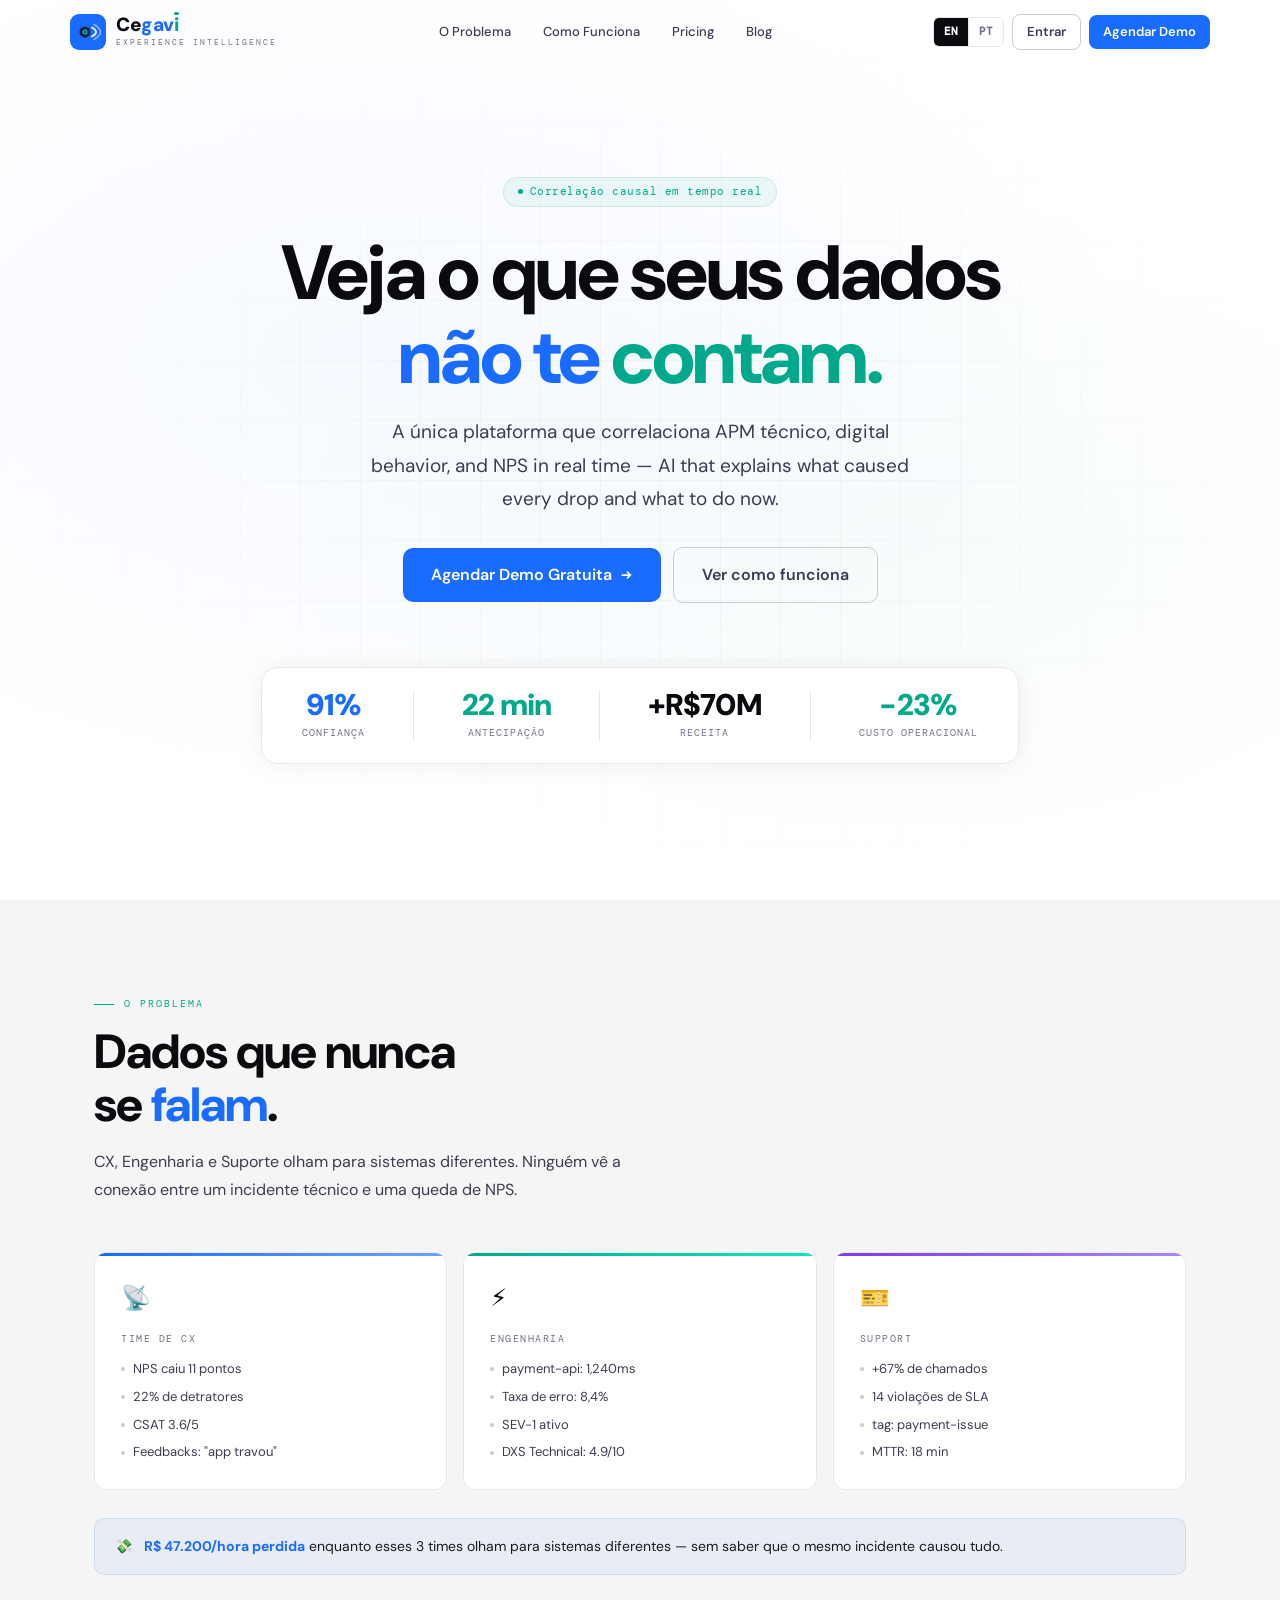
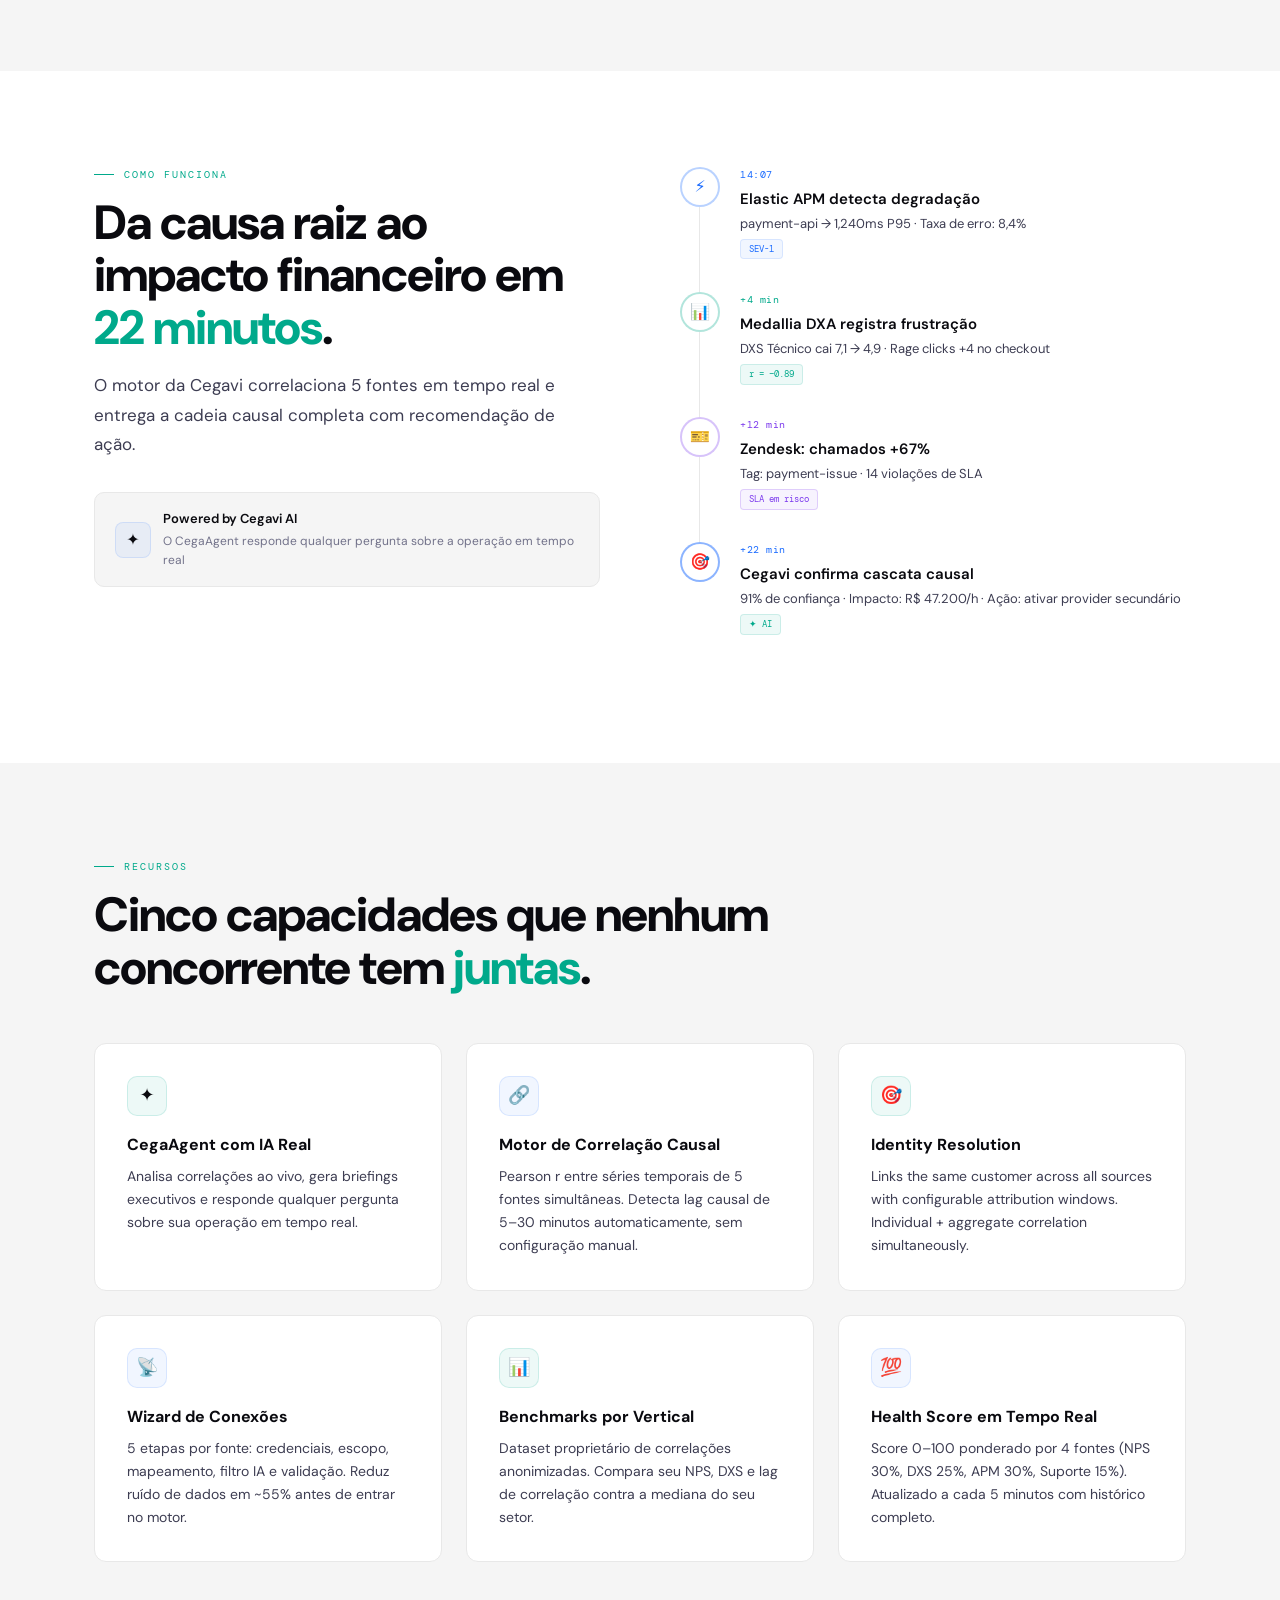
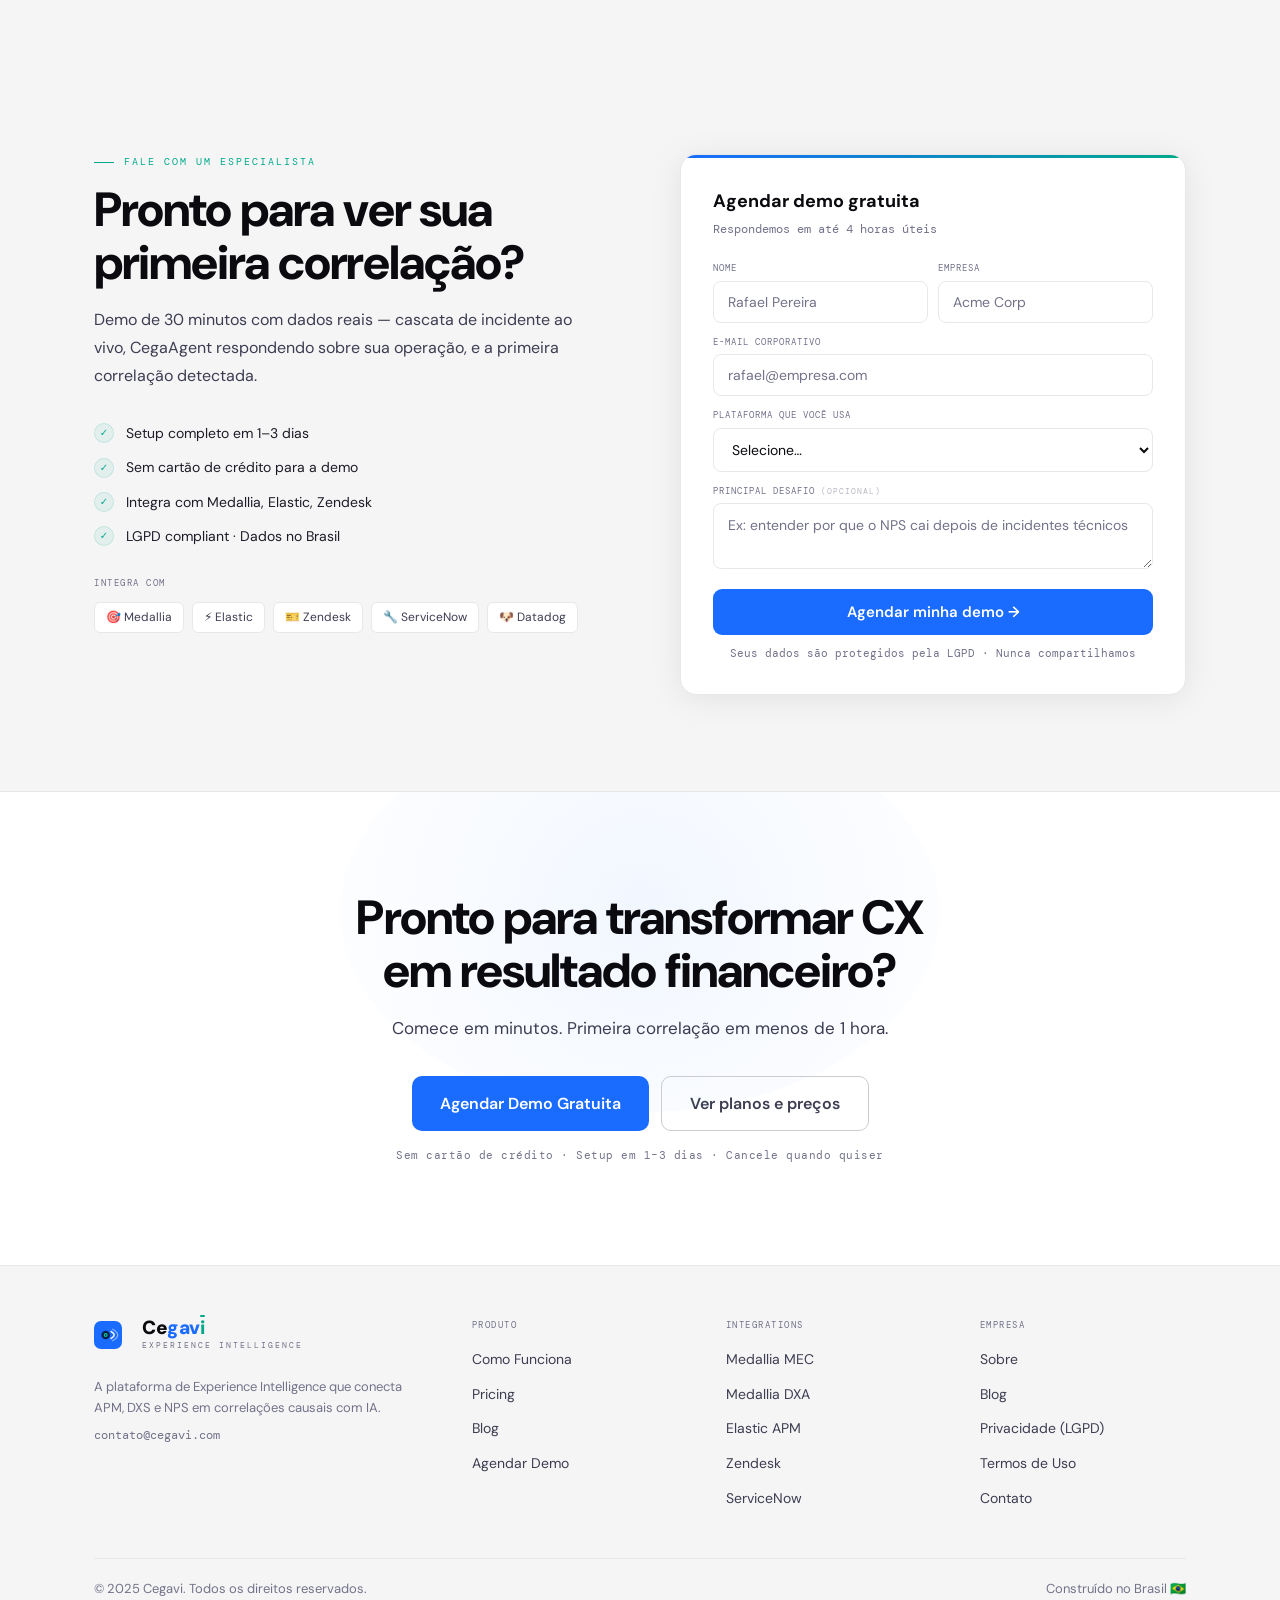
==== pt/index.html @ df03e977 "auto: update via Claude Code" ====
<!DOCTYPE html>
<html lang="pt-BR">
<head>
<meta charset="UTF-8">
<meta name="viewport" content="width=device-width, initial-scale=1.0">
<title>Cegavi — Plataforma de Experience Intelligence</title>
<meta name="description" content="A única plataforma que correlaciona APM técnico, digital behavior, and NPS in real time. com IA que explica o que causou cada queda de CX — e o que fazer agora.">
<link rel="canonical" href="https://cegavi.com/pt/">
<link rel="alternate" hreflang="pt-BR" href="https://cegavi.com/pt/">
<link rel="alternate" hreflang="pt-BR" href="https://cegavi.com/pt/">
<link rel="alternate" hreflang="x-default" href="https://cegavi.com/pt/">
<meta property="og:title" content="Cegavi — Experience Intelligence">
<meta property="og:description" content="Da causa raiz ao impacto financeiro em 22 minutos. Powered by AI.">
<meta property="og:type" content="website">
<meta property="og:url" content="https://cegavi.com/pt/">
<link rel="preconnect" href="https://fonts.googleapis.com">
<link rel="preconnect" href="https://fonts.gstatic.com" crossorigin>
<link href="https://fonts.googleapis.com/css2?family=DM+Sans:wght@400;500;600;700;800;900&family=DM+Mono:wght@400;500&display=swap" rel="stylesheet">
<link rel="stylesheet" href="/assets/css/main.css">
<style>
/* ── Page-specific styles ── */
.disconnect {
  margin-top: 28px; padding: 16px 20px;
  background: var(--blue4); border: 1px solid var(--blue3);
  border-radius: 10px; display: flex; align-items: center; gap: 12px;
  font-size: 14px; color: var(--ink2);
}
.disconnect strong { color: var(--blue); }
.silos { display: grid; grid-template-columns: repeat(3,1fr); gap: 16px; margin-top: 48px; }
.silo {
  background: var(--white); border: 1px solid var(--bd);
  border-radius: var(--radius); padding: 26px; position: relative; overflow: hidden;
  transition: box-shadow .2s;
}
.silo:hover { box-shadow: 0 4px 24px rgba(10,10,15,.08); }
.silo::before { content: ''; position: absolute; top: 0; left: 0; right: 0; height: 3px; }
.silo-cx::before   { background: linear-gradient(90deg, var(--blue), #6DA4FF); }
.silo-tech::before { background: linear-gradient(90deg, var(--teal), #00E8C2); }
.silo-sup::before  { background: linear-gradient(90deg, #7C3AED, #A78BFA); }
.silo-icon  { font-size: 24px; margin-bottom: 14px; }
.silo-title { font-family: var(--fm); font-size: 10px; color: var(--ink4); letter-spacing: 1.5px; text-transform: uppercase; margin-bottom: 12px; }
.silo-items { display: flex; flex-direction: column; gap: 7px; }
.silo-item  { font-size: 13px; color: var(--ink3); display: flex; align-items: center; gap: 8px; }
.silo-item::before { content: ''; width: 4px; height: 4px; border-radius: 50%; background: var(--bd2); flex-shrink: 0; }
.cascade { display: flex; flex-direction: column; }
.cstep { display: flex; gap: 20px; position: relative; padding-bottom: 8px; }
.cstep::before { content: ''; position: absolute; left: 19px; top: 40px; bottom: -8px; width: 1px; background: var(--bd); }
.cstep:last-child::before { display: none; }
.cdot { width: 40px; height: 40px; border-radius: 50%; display: flex; align-items: center; justify-content: center; font-size: 16px; flex-shrink: 0; background: var(--white); border: 2px solid; }
.cbody { flex: 1; padding: 0 0 24px; }
.ctime { font-family: var(--fm); font-size: 10px; margin-bottom: 4px; letter-spacing: .5px; }
.ctitle { font-size: 15px; font-weight: 600; color: var(--ink); margin-bottom: 3px; }
.cdesc { font-size: 13px; color: var(--ink3); line-height: 1.5; }
.cchip { display: inline-flex; align-items: center; font-family: var(--fm); font-size: 9px; padding: 2px 8px; border-radius: 4px; margin-top: 6px; border: 1px solid; }
.pricing-grid { display: grid; grid-template-columns: repeat(3,1fr); gap: 16px; margin-top: 48px; }
.price-card { background: var(--white); border: 2px solid var(--bd); border-radius: var(--radius-lg); padding: 30px; position: relative; transition: all .2s; }
.price-card:hover:not(.featured) { border-color: var(--bd2); box-shadow: 0 4px 20px rgba(10,10,15,.08); }
.price-card.featured { border-color: var(--blue); box-shadow: 0 0 0 4px var(--blue4); }
.price-badge { position: absolute; top: -12px; left: 50%; transform: translateX(-50%); background: var(--blue); color: #fff; font-family: var(--fm); font-size: 10px; padding: 3px 14px; border-radius: 10px; white-space: nowrap; }
.price-name { font-family: var(--fm); font-size: 11px; color: var(--ink4); letter-spacing: 1.5px; text-transform: uppercase; margin-bottom: 6px; }
.price-val { font-size: 38px; font-weight: 900; color: var(--ink); line-height: 1; margin-bottom: 4px; letter-spacing: -.02em; }
.price-period { font-family: var(--fm); font-size: 11px; color: var(--ink4); margin-bottom: 22px; }
.price-features { list-style: none; display: flex; flex-direction: column; gap: 10px; margin-bottom: 26px; }
.price-features li { font-size: 14px; color: var(--ink2); display: flex; align-items: flex-start; gap: 9px; }
.price-features li::before { content: '✓'; color: var(--teal); flex-shrink: 0; font-size: 12px; margin-top: 2px; font-weight: 700; }
.price-cta { width: 100%; padding: 12px; border-radius: 9px; border: 1px solid var(--bd2); background: transparent; color: var(--ink); font-size: 14px; font-weight: 600; cursor: pointer; transition: all .14s; font-family: var(--f); }
.price-cta:hover { background: var(--gray1); }
.price-cta.featured-cta { background: var(--blue); border-color: var(--blue); color: #fff; }
.price-cta.featured-cta:hover { background: var(--blue2); }
.lead-grid { display: grid; grid-template-columns: 1fr 1fr; gap: 80px; align-items: start; }
.lead-card { background: var(--white); border: 1px solid var(--bd); border-radius: var(--radius-lg); padding: 32px; position: relative; overflow: hidden; box-shadow: 0 4px 32px rgba(10,10,15,.08); }
.lead-card::before { content: ''; position: absolute; top: 0; left: 0; right: 0; height: 3px; background: linear-gradient(90deg, var(--blue), var(--teal)); }
.trust-list { display: flex; flex-direction: column; gap: 12px; margin-top: 28px; }
.trust-item { display: flex; align-items: center; gap: 12px; font-size: 14px; color: var(--ink2); }
.trust-check { width: 20px; height: 20px; border-radius: 50%; background: var(--teal4); border: 1px solid var(--teal3); display: flex; align-items: center; justify-content: center; font-size: 10px; color: var(--teal); flex-shrink: 0; font-weight: 700; }
.int-chips { display: flex; flex-wrap: wrap; gap: 8px; margin-top: 12px; }
.int-chip { padding: 5px 11px; border-radius: 6px; border: 1px solid var(--bd); background: var(--white); font-size: 12px; color: var(--ink3); }
.form-row { display: grid; grid-template-columns: 1fr 1fr; gap: 10px; margin-bottom: 12px; }
.form-message { display: none; padding: 10px 12px; border-radius: 7px; font-size: 12px; font-family: var(--fm); margin-bottom: 10px; }
.form-message.err { background: rgba(220,38,38,.06); border: 1px solid rgba(220,38,38,.15); color: #DC2626; }
.form-message.ok  { background: var(--teal4); border: 1px solid var(--teal3); color: var(--teal); }
.form-submit { width: 100%; padding: 13px; border-radius: 9px; background: var(--blue); color: #fff; font-size: 15px; font-weight: 600; border: none; cursor: pointer; transition: all .15s; font-family: var(--f); }
.form-submit:hover:not(:disabled) { background: var(--blue2); box-shadow: 0 6px 20px rgba(26,107,255,.25); }
.form-submit:disabled { opacity: .5; cursor: not-allowed; }
.form-privacy { font-size: 11px; color: var(--ink4); text-align: center; margin-top: 10px; font-family: var(--fm); }
.lead-success { display: none; text-align: center; padding: 16px 0; }
.lead-success-icon { font-size: 44px; margin-bottom: 14px; }
.lead-success-title { font-size: 19px; font-weight: 700; color: var(--ink); margin-bottom: 8px; }
.lead-success-sub { font-size: 14px; color: var(--ink3); line-height: 1.6; margin-bottom: 14px; }
.lead-success-email { font-family: var(--fm); font-size: 12px; color: var(--teal); background: var(--teal4); padding: 5px 12px; border-radius: 5px; display: inline-block; }
.cta-section { padding: 100px 24px; text-align: center; border-top: 1px solid var(--bd); position: relative; overflow: hidden; }
.cta-section::before { content: ''; position: absolute; top: -80px; left: 50%; transform: translateX(-50%); width: 600px; height: 400px; border-radius: 50%; background: radial-gradient(circle, var(--blue4), transparent); pointer-events: none; }
.ai-badge { padding: 16px 20px; background: var(--gray1); border: 1px solid var(--bd); border-radius: 10px; display: flex; align-items: center; gap: 12px; margin-top: 28px; }
.ai-icon { width: 36px; height: 36px; border-radius: 8px; background: var(--blue4); border: 1px solid var(--blue3); display: flex; align-items: center; justify-content: center; font-size: 16px; flex-shrink: 0; }
@media (max-width: 768px) {
  .silos, .pricing-grid, .lead-grid { grid-template-columns: 1fr; }
  .lead-grid { gap: 40px; }
  .form-row  { grid-template-columns: 1fr; }
}
</style>
</head>
<body>

<!-- NAV -->
<nav class="nav" id="nav">
  <div class="nav-inner">
    <a class="logo" href="/pt/">
      <svg width="36" height="36" viewBox="0 0 36 36" fill="none">
        <rect width="36" height="36" rx="9" fill="#1A6BFF"/>
        <ellipse cx="15" cy="18" rx="5.5" ry="5.5" fill="rgba(0,0,0,.7)"/>
        <circle cx="15" cy="18" r="2.5" fill="#00C9A7"/>
        <circle cx="15" cy="18" r="1" fill="#0A0A0F"/>
        <path d="M22 13.5C24.5 15 26 16.4 26 18s-1.5 3-4 4.5" stroke="white" stroke-width="2" stroke-linecap="round" fill="none" opacity=".9"/>
        <path d="M24 10.5C28 12.8 30.5 15.2 30.5 18s-2.5 5.2-6.5 7.5" stroke="white" stroke-width="1.5" stroke-linecap="round" fill="none" opacity=".5"/>
      </svg>
      <div>
        <div class="logo-wordmark"><span class="logo-ce">Ce</span><span class="logo-gav">gav</span><span class="logo-i">i</span></div>
        <div class="logo-sub">Experience Intelligence</div>
      </div>
    </a>
    <nav class="nav-links">
      <a href="#problema">O Problema</a>
      <a href="#como-funciona">Como Funciona</a>
      <a href="/pt/precos.html">Pricing</a>
      <a href="/pt/blog/">Blog</a>
    </nav>
    <div class="nav-right">
      <div class="lang-pill">
        <a href="/en/" class="active" onclick="localStorage.setItem('cegavi_lang','en')">EN</a>
        <span></span>
        <a href="/pt/" onclick="localStorage.setItem('cegavi_lang','pt')">PT</a>
      </div>
      <a class="btn btn-ghost btn-sm" href="#">Entrar</a>
      <a class="btn btn-primary btn-sm" href="#demo">Agendar Demo</a>
    </div>
  </div>
</nav>

<!-- HERO -->
<section class="hero">
  <div class="hero-grid"></div>
  <div class="hero-content">
    <div class="badge badge-teal mb-5">
      <span class="badge-dot"></span>
      Correlação causal em tempo real
    </div>
    <h1 class="mb-4">
      Veja o que seus dados<br>
      <span class="text-blue">não te</span>
      <span class="text-teal">contam.</span>
    </h1>
    <p class="mb-6" style="font-size:clamp(16px,2vw,19px);max-width:580px;margin-left:auto;margin-right:auto">
      A única plataforma que correlaciona APM técnico, digital behavior, and NPS in real time — AI that explains what caused every drop and what to do now.
    </p>
    <div class="hero-actions mb-8">
      <a class="btn btn-primary btn-lg" href="#demo">
        Agendar Demo Gratuita
        <svg width="14" height="14" viewBox="0 0 16 16" fill="none" stroke="currentColor" stroke-width="2"><path d="M3 8h10M9 4l4 4-4 4"/></svg>
      </a>
      <a class="btn btn-ghost btn-lg" href="#how-it-works">Ver como funciona</a>
    </div>
    <div class="hero-kpis">
      <div class="kpi"><div class="kpi-value blue">91%</div><div class="kpi-label">Confiança</div></div>
      <div class="kpi-sep"></div>
      <div class="kpi"><div class="kpi-value teal">22 min</div><div class="kpi-label">Antecipação</div></div>
      <div class="kpi-sep"></div>
      <div class="kpi"><div class="kpi-value">+R$70M</div><div class="kpi-label">Receita</div></div>
      <div class="kpi-sep"></div>
      <div class="kpi"><div class="kpi-value teal">−23%</div><div class="kpi-label">Custo Operacional</div></div>
    </div>
  </div>
</section>

<!-- PROBLEM -->
<section id="problema" class="section" style="background:var(--gray1)">
  <div class="container">
    <div class="section-label">O Problema</div>
    <h2 class="mb-4">Dados que nunca<br>se <span class="text-blue">falam</span>.</h2>
    <p class="section-sub mb-6" style="max-width:560px">CX, Engenharia e Suporte olham para sistemas diferentes. Ninguém vê a conexão entre um incidente técnico e uma queda de NPS.</p>
    <div class="silos">
      <div class="silo silo-cx">
        <div class="silo-icon">📡</div>
        <div class="silo-title">Time de CX</div>
        <div class="silo-items">
          <div class="silo-item">NPS caiu 11 pontos</div>
          <div class="silo-item">22% de detratores</div>
          <div class="silo-item">CSAT 3.6/5</div>
          <div class="silo-item">Feedbacks: "app travou"</div>
        </div>
      </div>
      <div class="silo silo-tech">
        <div class="silo-icon">⚡</div>
        <div class="silo-title">Engenharia</div>
        <div class="silo-items">
          <div class="silo-item">payment-api: 1,240ms</div>
          <div class="silo-item">Taxa de erro: 8,4%</div>
          <div class="silo-item">SEV-1 ativo</div>
          <div class="silo-item">DXS Technical: 4.9/10</div>
        </div>
      </div>
      <div class="silo silo-sup">
        <div class="silo-icon">🎫</div>
        <div class="silo-title">Support</div>
        <div class="silo-items">
          <div class="silo-item">+67% de chamados</div>
          <div class="silo-item">14 violações de SLA</div>
          <div class="silo-item">tag: payment-issue</div>
          <div class="silo-item">MTTR: 18 min</div>
        </div>
      </div>
    </div>
    <div class="disconnect">
      💸
      <span><strong>R$ 47.200/hora perdida</strong> enquanto esses 3 times olham para sistemas diferentes — sem saber que o mesmo incidente causou tudo.</span>
    </div>
  </div>
</section>

<!-- HOW IT WORKS -->
<section id="como-funciona" class="section">
  <div class="container" style="display:grid;grid-template-columns:1fr 1fr;gap:80px;align-items:start">
    <div>
      <div class="section-label">Como Funciona</div>
      <h2 class="mb-4">Da causa raiz ao impacto financeiro em <span class="text-teal">22 minutos</span>.</h2>
      <p class="mb-6" style="font-size:17px;max-width:480px">O motor da Cegavi correlaciona 5 fontes em tempo real e entrega a cadeia causal completa com recomendação de ação.</p>
      <div class="ai-badge">
        <div class="ai-icon">✦</div>
        <div>
          <div style="font-size:13px;font-weight:600;color:var(--ink);margin-bottom:2px">Powered by Cegavi AI</div>
          <div style="font-size:12px;color:var(--ink4)">O CegaAgent responde qualquer pergunta sobre a operação em tempo real</div>
        </div>
      </div>
    </div>
    <div class="cascade">
      <div class="cstep">
        <div class="cdot" style="border-color:rgba(26,107,255,.3);color:var(--blue)">⚡</div>
        <div class="cbody">
          <div class="ctime" style="color:var(--blue)">14:07</div>
          <div class="ctitle">Elastic APM detecta degradação</div>
          <div class="cdesc">payment-api → 1,240ms P95 · Taxa de erro: 8,4%</div>
          <span class="cchip" style="color:var(--blue);border-color:var(--blue3);background:var(--blue4)">SEV-1</span>
        </div>
      </div>
      <div class="cstep">
        <div class="cdot" style="border-color:rgba(0,169,139,.3);color:var(--teal)">📊</div>
        <div class="cbody">
          <div class="ctime" style="color:var(--teal)">+4 min</div>
          <div class="ctitle">Medallia DXA registra frustração</div>
          <div class="cdesc">DXS Técnico cai 7,1 → 4,9 · Rage clicks +4 no checkout</div>
          <span class="cchip" style="color:var(--teal);border-color:var(--teal3);background:var(--teal4)">r = −0.89</span>
        </div>
      </div>
      <div class="cstep">
        <div class="cdot" style="border-color:rgba(124,58,237,.3);color:#7C3AED">🎫</div>
        <div class="cbody">
          <div class="ctime" style="color:#7C3AED">+12 min</div>
          <div class="ctitle">Zendesk: chamados +67%</div>
          <div class="cdesc">Tag: payment-issue · 14 violações de SLA</div>
          <span class="cchip" style="color:#7C3AED;border-color:rgba(124,58,237,.2);background:rgba(124,58,237,.06)">SLA em risco</span>
        </div>
      </div>
      <div class="cstep">
        <div class="cdot" style="border-color:rgba(26,107,255,.5);color:var(--blue)">🎯</div>
        <div class="cbody">
          <div class="ctime" style="color:var(--blue)">+22 min</div>
          <div class="ctitle">Cegavi confirma cascata causal</div>
          <div class="cdesc">91% de confiança · Impacto: R$ 47.200/h · Ação: ativar provider secundário</div>
          <span class="cchip" style="color:var(--teal);border-color:var(--teal3);background:var(--teal4)">✦ AI</span>
        </div>
      </div>
    </div>
  </div>
</section>

<!-- FEATURES -->
<section class="section" style="background:var(--gray1)">
  <div class="container">
    <div class="section-label">Recursos</div>
    <h2 class="mb-4">Cinco capacidades que nenhum<br>concorrente tem <span class="text-teal">juntas</span>.</h2>
    <div class="grid-3" style="margin-top:48px">
      <div class="card"><div class="card-icon card-icon-teal">✦</div><div class="card-title">CegaAgent com IA Real</div><div class="card-desc"> Analisa correlações ao vivo, gera briefings executivos e responde qualquer pergunta sobre sua operação em tempo real.</div></div>
      <div class="card"><div class="card-icon card-icon-blue">🔗</div><div class="card-title">Motor de Correlação Causal</div><div class="card-desc">Pearson r entre séries temporais de 5 fontes simultâneas. Detecta lag causal de 5–30 minutos automaticamente, sem configuração manual.</div></div>
      <div class="card"><div class="card-icon card-icon-teal">🎯</div><div class="card-title">Identity Resolution</div><div class="card-desc">Links the same customer across all sources with configurable attribution windows. Individual + aggregate correlation simultaneously.</div></div>
      <div class="card"><div class="card-icon card-icon-blue">📡</div><div class="card-title">Wizard de Conexões</div><div class="card-desc">5 etapas por fonte: credenciais, escopo, mapeamento, filtro IA e validação. Reduz ruído de dados em ~55% antes de entrar no motor.</div></div>
      <div class="card"><div class="card-icon card-icon-teal">📊</div><div class="card-title">Benchmarks por Vertical</div><div class="card-desc">Dataset proprietário de correlações anonimizadas. Compara seu NPS, DXS e lag de correlação contra a mediana do seu setor.</div></div>
      <div class="card"><div class="card-icon card-icon-blue">💯</div><div class="card-title">Health Score em Tempo Real</div><div class="card-desc">Score 0–100 ponderado por 4 fontes (NPS 30%, DXS 25%, APM 30%, Suporte 15%). Atualizado a cada 5 minutos com histórico completo.</div></div>
    </div>
  </div>
</section>

<!-- DEMO / LEAD FORM -->
<section id="demo" class="section" style="background:var(--gray1)">
  <div class="container">
    <div class="lead-grid">
      <div>
        <div class="section-label">Fale com um especialista</div>
        <h2 class="mb-4">Pronto para ver sua primeira correlação?</h2>
        <p class="mb-6" style="font-size:16px">Demo de 30 minutos com dados reais — cascata de incidente ao vivo, CegaAgent respondendo sobre sua operação, e a primeira correlação detectada.</p>
        <div class="trust-list">
          <div class="trust-item"><div class="trust-check">✓</div>Setup completo em 1–3 dias</div>
          <div class="trust-item"><div class="trust-check">✓</div>Sem cartão de crédito para a demo</div>
          <div class="trust-item"><div class="trust-check">✓</div>Integra com Medallia, Elastic, Zendesk</div>
          <div class="trust-item"><div class="trust-check">✓</div>LGPD compliant · Dados no Brasil</div>
        </div>
        <div style="margin-top:28px">
          <div style="font-family:var(--fm);font-size:9px;color:var(--ink4);letter-spacing:1.5px;text-transform:uppercase;margin-bottom:10px">Integra com</div>
          <div class="int-chips">
            <span class="int-chip">🎯 Medallia</span>
            <span class="int-chip">⚡ Elastic</span>
            <span class="int-chip">🎫 Zendesk</span>
            <span class="int-chip">🔧 ServiceNow</span>
            <span class="int-chip">🐶 Datadog</span>
          </div>
        </div>
      </div>

      <div class="lead-card">
        <div id="lead-form">
          <div style="font-size:18px;font-weight:700;color:var(--ink);margin-bottom:4px">Agendar demo gratuita</div>
          <div style="font-family:var(--fm);font-size:12px;color:var(--ink4);margin-bottom:22px">Respondemos em até 4 horas úteis</div>
          <div class="form-row">
            <div>
              <label class="form-label" for="lf-name">Nome</label>
              <input class="form-input" id="lf-name" type="text" placeholder="Rafael Pereira" autocomplete="name">
            </div>
            <div>
              <label class="form-label" for="lf-company">Empresa</label>
              <input class="form-input" id="lf-company" type="text" placeholder="Acme Corp" autocomplete="organization">
            </div>
          </div>
          <div class="form-field">
            <label class="form-label" for="lf-email">E-mail corporativo</label>
            <input class="form-input" id="lf-email" type="email" placeholder="rafael@empresa.com" autocomplete="email">
          </div>
          <div class="form-field">
            <label class="form-label" for="lf-platform">Plataforma que você usa</label>
            <select class="form-select" id="lf-platform">
              <option value="">Selecione…</option>
              <option>Medallia MEC / DXA</option>
              <option>Elastic APM</option>
              <option>Qualtrics XM</option>
              <option>Zendesk / ServiceNow</option>
              <option>Datadog</option>
              <option>Outra / Não sei</option>
            </select>
          </div>
          <div class="form-field">
            <label class="form-label" for="lf-message">Principal desafio <span style="opacity:.5;font-size:8px">(opcional)</span></label>
            <textarea class="form-textarea" id="lf-message" rows="2" placeholder="Ex: entender por que o NPS cai depois de incidentes técnicos"></textarea>
          </div>
          <div class="form-message" id="lead-form-msg"></div>
          <button class="form-submit" id="lead-btn" onclick="submitLead({lang:'pt'})">Agendar minha demo →</button>
          <div class="form-privacy">Seus dados são protegidos pela LGPD · Nunca compartilhamos</div>
        </div>
        <div class="lead-success" id="lead-success">
          <div class="lead-success-icon">🎯</div>
          <div class="lead-success-title">Recebemos sua solicitação!</div>
          <div class="lead-success-sub">Nossa equipe vai entrar em contato em até 4 horas úteis para agendar a demo.</div>
          <div class="lead-success-email" id="lf-success-email"></div>
        </div>
      </div>
    </div>
  </div>
</section>

<!-- CTA -->
<div class="cta-section">
  <div style="max-width:600px;margin:0 auto;position:relative;z-index:1">
    <h2 class="mb-4">Pronto para transformar CX em resultado financeiro?</h2>
    <p class="mb-6" style="font-size:17px">Comece em minutos. Primeira correlação em menos de 1 hora.</p>
    <div style="display:flex;justify-content:center;gap:12px;flex-wrap:wrap;margin-bottom:16px">
      <a class="btn btn-primary btn-lg" href="#demo">Agendar Demo Gratuita</a>
      <a class="btn btn-ghost btn-lg" href="/pt/precos.html">Ver planos e preços</a>
    </div>
    <div style="font-family:var(--fm);font-size:11px;color:var(--ink4);letter-spacing:.5px">Sem cartão de crédito · Setup em 1–3 dias · Cancele quando quiser</div>
  </div>
</div>

<!-- FOOTER -->
<footer class="footer">
  <div class="container">
    <div class="footer-grid">
      <div>
        <a class="logo" href="/pt/" style="margin-bottom:12px;display:inline-flex">
          <svg width="28" height="28" viewBox="0 0 36 36" fill="none"><rect width="36" height="36" rx="9" fill="#1A6BFF"/><ellipse cx="15" cy="18" rx="5.5" ry="5.5" fill="rgba(0,0,0,.7)"/><circle cx="15" cy="18" r="2.5" fill="#00C9A7"/><circle cx="15" cy="18" r="1" fill="#0A0A0F"/><path d="M22 13.5C24.5 15 26 16.4 26 18s-1.5 3-4 4.5" stroke="white" stroke-width="2" stroke-linecap="round" fill="none" opacity=".9"/><path d="M24 10.5C28 12.8 30.5 15.2 30.5 18s-2.5 5.2-6.5 7.5" stroke="white" stroke-width="1.5" stroke-linecap="round" fill="none" opacity=".5"/></svg>
          <div style="margin-left:10px"><div class="logo-wordmark"><span class="logo-ce">Ce</span><span class="logo-gav">gav</span><span class="logo-i">i</span></div><div class="logo-sub">Experience Intelligence</div></div>
        </a>
        <div class="footer-brand-desc">A plataforma de Experience Intelligence que conecta APM, DXS e NPS em correlações causais com IA.</div>
        <div class="footer-email">contato@cegavi.com</div>
      </div>
      <div>
        <div class="footer-col-title">Produto</div>
        <ul class="footer-links">
          <li><a href="#como-funciona">Como Funciona</a></li>
          <li><a href="/pt/precos.html">Pricing</a></li>
          <li><a href="/pt/blog/">Blog</a></li>
          <li><a href="#demo">Agendar Demo</a></li>
        </ul>
      </div>
      <div>
        <div class="footer-col-title">Integrations</div>
        <ul class="footer-links">
          <li><a href="#">Medallia MEC</a></li>
          <li><a href="#">Medallia DXA</a></li>
          <li><a href="#">Elastic APM</a></li>
          <li><a href="#">Zendesk</a></li>
          <li><a href="#">ServiceNow</a></li>
        </ul>
      </div>
      <div>
        <div class="footer-col-title">Empresa</div>
        <ul class="footer-links">
          <li><a href="#">Sobre</a></li>
          <li><a href="/pt/blog/">Blog</a></li>
          <li><a href="#">Privacidade (LGPD)</a></li>
          <li><a href="#">Termos de Uso</a></li>
          <li><a href="mailto:contato@cegavi.com">Contato</a></li>
        </ul>
      </div>
    </div>
    <div class="footer-bottom">
      <span>© 2025 Cegavi. Todos os direitos reservados.</span>
      <span>Construído no Brasil 🇧🇷</span>
    </div>
  </div>
</footer>

<script src="/assets/js/main.js"></script>
</body>
</html>
---- assets/css/main.css ----
/* ============================================================
   CEGAVI — Design System
   Shared across all pages (EN + PT)
   ============================================================ */

/* ── RESET ── */
*, *::before, *::after { margin: 0; padding: 0; box-sizing: border-box; }

/* ── TOKENS ── */
:root {
  /* Brand palette */
  --ink:    #0A0A0F;
  --ink2:   #1C1C28;
  --ink3:   #3D3D52;
  --ink4:   #72728A;
  --blue:   #1A6BFF;
  --blue2:  #0A5BEF;
  --blue3:  rgba(26,107,255,.12);
  --blue4:  rgba(26,107,255,.06);
  --teal:   #00A98B;
  --teal2:  #008F76;
  --teal3:  rgba(0,169,139,.15);
  --teal4:  rgba(0,169,139,.07);
  --white:  #FFFFFF;
  --gray1:  #F5F5F5;
  --gray2:  #EBEBEB;
  --bd:     #E8E8E8;
  --bd2:    #CCCCCC;

  /* Typography */
  --f:  'DM Sans', system-ui, sans-serif;
  --fm: 'DM Mono', 'JetBrains Mono', monospace;

  /* Spacing scale */
  --s1: 4px;  --s2: 8px;  --s3: 12px; --s4: 16px;
  --s5: 24px; --s6: 32px; --s7: 48px; --s8: 64px;
  --s9: 96px; --s10: 128px;

  /* Layout */
  --max: 1140px;
  --radius: 12px;
  --radius-lg: 16px;
}

/* ── BASE ── */
html { scroll-behavior: smooth; font-size: 16px; }
body {
  background: var(--white);
  color: var(--ink);
  font-family: var(--f);
  line-height: 1.6;
  overflow-x: hidden;
  -webkit-font-smoothing: antialiased;
}
::selection { background: var(--blue); color: #fff; }
::-webkit-scrollbar { width: 3px; }
::-webkit-scrollbar-thumb { background: var(--bd2); border-radius: 2px; }

/* ── TYPOGRAPHY ── */
h1, h2, h3, h4, h5, h6 {
  font-family: var(--f);
  font-weight: 800;
  line-height: 1.1;
  letter-spacing: -0.02em;
  color: var(--ink);
}
h1 { font-size: clamp(36px, 6vw, 80px); letter-spacing: -0.03em; }
h2 { font-size: clamp(26px, 4vw, 48px); }
h3 { font-size: clamp(20px, 2.5vw, 28px); }
h4 { font-size: 18px; }
p  { color: var(--ink3); line-height: 1.75; }
a  { color: var(--blue); text-decoration: none; transition: color .14s; }
a:hover { color: var(--blue2); }
img { max-width: 100%; height: auto; display: block; }
code, pre { font-family: var(--fm); }
code {
  background: var(--gray1);
  border: 1px solid var(--bd);
  border-radius: 4px;
  padding: 2px 6px;
  font-size: .88em;
  color: var(--ink2);
}

/* ── LAYOUT ── */
.container { max-width: var(--max); margin: 0 auto; padding: 0 var(--s5); }
.section    { padding: var(--s9) var(--s5); }
.section-sm { padding: var(--s7) var(--s5); }
.grid-2 { display: grid; grid-template-columns: 1fr 1fr; gap: var(--s6); }
.grid-3 { display: grid; grid-template-columns: repeat(3,1fr); gap: var(--s5); }

/* ── LOGO ── */
.logo {
  display: flex;
  align-items: center;
  gap: 10px;
  text-decoration: none;
}
.logo-wordmark {
  font-size: 19px;
  font-weight: 900;
  letter-spacing: -.02em;
  line-height: 1;
}
.logo-ce  { color: var(--ink); }
.logo-gav { color: var(--blue); }
.logo-i   { color: var(--teal); position: relative; display: inline-block; }
.logo-i::before {
  content: '';
  position: absolute;
  top: -3px; left: 0; right: 0;
  height: 2.5px;
  background: var(--teal);
  border-radius: 2px;
}
.logo-sub {
  font-family: var(--fm);
  font-size: 8px;
  letter-spacing: 2px;
  text-transform: uppercase;
  color: var(--ink4);
  margin-top: 2px;
}

/* ── NAV ── */
.nav {
  position: fixed;
  top: 0; left: 0; right: 0;
  z-index: 100;
  height: 64px;
  display: flex;
  align-items: center;
  padding: 0 var(--s6);
  transition: all .3s;
}
.nav.scrolled {
  background: rgba(255,255,255,.96);
  backdrop-filter: blur(16px);
  border-bottom: 1px solid var(--bd);
  box-shadow: 0 1px 16px rgba(10,10,15,.06);
}
.nav-inner {
  width: 100%;
  max-width: var(--max);
  margin: 0 auto;
  display: flex;
  align-items: center;
  gap: var(--s4);
}
.nav-links {
  display: flex;
  align-items: center;
  gap: var(--s6);
  margin: 0 auto;
}
.nav-links a {
  font-size: 13px;
  font-weight: 500;
  color: var(--ink3);
  text-decoration: none;
  transition: color .13s;
}
.nav-links a:hover,
.nav-links a.active { color: var(--ink); }
.nav-right { display: flex; align-items: center; gap: var(--s2); flex-shrink: 0; }

/* Language pill in nav */
.lang-pill {
  display: flex;
  align-items: center;
  border: 1px solid var(--bd);
  border-radius: 6px;
  overflow: hidden;
  font-family: var(--fm);
  font-size: 11px;
  font-weight: 600;
}
.lang-pill a {
  padding: 5px 10px;
  color: var(--ink4);
  text-decoration: none;
  transition: all .13s;
}
.lang-pill a:hover { background: var(--gray1); color: var(--ink); }
.lang-pill a.active { background: var(--ink); color: #fff; }
.lang-pill span { width: 1px; background: var(--bd); align-self: stretch; }

/* ── BUTTONS ── */
.btn {
  display: inline-flex;
  align-items: center;
  gap: 7px;
  padding: 10px 20px;
  border-radius: 8px;
  font-family: var(--f);
  font-size: 14px;
  font-weight: 600;
  text-decoration: none;
  cursor: pointer;
  border: none;
  transition: all .14s;
  white-space: nowrap;
}
.btn-primary {
  background: var(--blue);
  color: #fff;
}
.btn-primary:hover {
  background: var(--blue2);
  color: #fff;
  transform: translateY(-1px);
  box-shadow: 0 6px 20px rgba(26,107,255,.25);
}
.btn-ghost {
  background: transparent;
  color: var(--ink3);
  border: 1px solid var(--bd2);
}
.btn-ghost:hover {
  background: var(--gray1);
  color: var(--ink);
  border-color: var(--bd);
}
.btn-teal {
  background: var(--teal);
  color: #fff;
}
.btn-teal:hover {
  background: var(--teal2);
  color: #fff;
  box-shadow: 0 6px 20px rgba(0,169,139,.2);
}
.btn-lg { padding: 14px 28px; font-size: 16px; border-radius: 10px; }
.btn-sm { padding: 7px 14px; font-size: 13px; }

/* ── BADGES ── */
.badge {
  display: inline-flex;
  align-items: center;
  gap: 7px;
  padding: 5px 14px;
  border-radius: 20px;
  font-family: var(--fm);
  font-size: 11px;
  letter-spacing: .5px;
}
.badge-teal  { border: 1px solid var(--teal3); background: var(--teal4); color: var(--teal); }
.badge-blue  { border: 1px solid var(--blue3); background: var(--blue4); color: var(--blue); }
.badge-dot   { width: 5px; height: 5px; border-radius: 50%; background: currentColor; animation: blink 2s infinite; }
@keyframes blink { 0%,100%{opacity:1;transform:scale(1)} 50%{opacity:.4;transform:scale(.8)} }

/* ── SECTION LABELS ── */
.section-label {
  display: flex;
  align-items: center;
  gap: 10px;
  font-family: var(--fm);
  font-size: 10px;
  color: var(--teal);
  letter-spacing: 2px;
  text-transform: uppercase;
  margin-bottom: 14px;
}
.section-label::before {
  content: '';
  width: 20px;
  height: 1px;
  background: var(--teal);
}

/* ── CARDS ── */
.card {
  background: var(--white);
  border: 1px solid var(--bd);
  border-radius: var(--radius);
  padding: var(--s6);
  transition: all .2s;
}
.card:hover {
  box-shadow: 0 6px 28px rgba(10,10,15,.09);
  transform: translateY(-2px);
  border-color: var(--bd2);
}
.card-icon {
  width: 40px; height: 40px;
  border-radius: 10px;
  display: flex;
  align-items: center;
  justify-content: center;
  font-size: 18px;
  margin-bottom: var(--s4);
}
.card-icon-blue { background: var(--blue4); border: 1px solid var(--blue3); }
.card-icon-teal { background: var(--teal4); border: 1px solid var(--teal3); }
.card-title { font-size: 16px; font-weight: 700; color: var(--ink); margin-bottom: 8px; }
.card-desc  { font-size: 14px; color: var(--ink3); line-height: 1.65; }

/* ── HERO ── */
.hero {
  min-height: 100vh;
  display: flex;
  align-items: center;
  justify-content: center;
  text-align: center;
  padding: 140px var(--s5) 100px;
  position: relative;
  overflow: hidden;
}
.hero::before {
  content: '';
  position: absolute; inset: 0;
  background:
    radial-gradient(ellipse 60% 50% at 30% 40%, rgba(26,107,255,.04), transparent),
    radial-gradient(ellipse 50% 40% at 70% 60%, rgba(0,169,139,.03), transparent);
  pointer-events: none;
}
.hero-grid {
  position: absolute; inset: 0;
  background-image:
    linear-gradient(var(--bd) 1px, transparent 1px),
    linear-gradient(90deg, var(--bd) 1px, transparent 1px);
  background-size: 60px 60px;
  mask-image: radial-gradient(ellipse at center, black 20%, transparent 75%);
  opacity: .4;
  pointer-events: none;
}
.hero-content { position: relative; z-index: 1; max-width: 820px; }
.hero-actions {
  display: flex;
  align-items: center;
  justify-content: center;
  gap: var(--s3);
  flex-wrap: wrap;
  margin-bottom: var(--s8);
}
.hero-kpis {
  display: inline-flex;
  justify-content: center;
  gap: var(--s7);
  padding: 22px 40px;
  background: var(--white);
  border: 1px solid var(--bd);
  border-radius: var(--radius-lg);
  box-shadow: 0 2px 24px rgba(10,10,15,.06);
}
.kpi-value { font-size: 30px; font-weight: 900; letter-spacing: -.03em; line-height: 1; }
.kpi-value.blue { color: var(--blue); }
.kpi-value.teal { color: var(--teal); }
.kpi-label {
  font-family: var(--fm);
  font-size: 10px;
  color: var(--ink4);
  margin-top: 5px;
  letter-spacing: 1px;
  text-transform: uppercase;
}
.kpi-sep { width: 1px; background: var(--bd); align-self: stretch; }

/* ── FORMS ── */
.form-field { margin-bottom: 12px; }
.form-label {
  display: block;
  font-family: var(--fm);
  font-size: 9px;
  color: var(--ink4);
  letter-spacing: 1px;
  text-transform: uppercase;
  margin-bottom: 5px;
}
.form-input, .form-select, .form-textarea {
  width: 100%;
  padding: 11px 14px;
  border-radius: 8px;
  border: 1px solid var(--bd);
  background: var(--white);
  font-size: 14px;
  color: var(--ink);
  font-family: var(--f);
  outline: none;
  transition: border-color .14s;
}
.form-input:focus,
.form-select:focus,
.form-textarea:focus {
  border-color: var(--blue);
  box-shadow: 0 0 0 3px var(--blue4);
}
.form-input::placeholder,
.form-textarea::placeholder { color: var(--ink4); }
.form-textarea { resize: vertical; line-height: 1.5; }
.form-select { cursor: pointer; }

/* ── FOOTER ── */
.footer {
  padding: 52px var(--s6) 32px;
  border-top: 1px solid var(--bd);
  background: var(--gray1);
}
.footer-grid {
  display: grid;
  grid-template-columns: 1.6fr 1fr 1fr 1fr;
  gap: var(--s7);
  margin-bottom: var(--s7);
}
.footer-brand-desc { font-size: 13px; color: var(--ink4); line-height: 1.65; margin: 12px 0 8px; }
.footer-email { font-family: var(--fm); font-size: 12px; color: var(--ink4); }
.footer-col-title {
  font-family: var(--fm);
  font-size: 9px;
  color: var(--ink4);
  letter-spacing: 1.5px;
  text-transform: uppercase;
  margin-bottom: 14px;
}
.footer-links { list-style: none; display: flex; flex-direction: column; gap: 9px; }
.footer-links a { font-size: 14px; color: var(--ink3); text-decoration: none; transition: color .13s; }
.footer-links a:hover { color: var(--ink); }
.footer-bottom {
  display: flex;
  align-items: center;
  justify-content: space-between;
  padding-top: 20px;
  border-top: 1px solid var(--bd);
  font-size: 13px;
  color: var(--ink4);
}

/* ── ARTICLE / BLOG ── */
.article-header { padding: 120px var(--s5) var(--s8); text-align: center; }
.article-header .badge { margin-bottom: var(--s5); }
.article-header h1 { max-width: 760px; margin: 0 auto var(--s4); }
.article-header .article-meta {
  display: flex;
  align-items: center;
  justify-content: center;
  gap: var(--s5);
  font-family: var(--fm);
  font-size: 11px;
  color: var(--ink4);
  letter-spacing: .5px;
  margin-top: var(--s4);
}
.article-cover {
  width: 100%;
  max-width: 860px;
  margin: 0 auto var(--s8);
  border-radius: var(--radius-lg);
  overflow: hidden;
  border: 1px solid var(--bd);
}
.article-cover img { width: 100%; height: 420px; object-fit: cover; }
.article-body {
  max-width: 720px;
  margin: 0 auto;
  padding: 0 var(--s5) var(--s10);
}
.article-body h2 { margin: var(--s8) 0 var(--s4); font-size: clamp(22px, 3vw, 32px); }
.article-body h3 { margin: var(--s6) 0 var(--s3); font-size: clamp(18px, 2.5vw, 24px); }
.article-body p  { margin-bottom: var(--s5); font-size: 17px; color: var(--ink2); line-height: 1.8; }
.article-body ul, .article-body ol {
  margin: 0 0 var(--s5) var(--s6);
  display: flex;
  flex-direction: column;
  gap: var(--s2);
}
.article-body li { font-size: 17px; color: var(--ink2); line-height: 1.7; }
.article-body blockquote {
  border-left: 3px solid var(--teal);
  margin: var(--s6) 0;
  padding: var(--s4) var(--s6);
  background: var(--teal4);
  border-radius: 0 var(--radius) var(--radius) 0;
}
.article-body blockquote p {
  font-size: 18px;
  font-weight: 600;
  color: var(--ink);
  font-style: italic;
  margin: 0;
}
.article-body .callout {
  background: var(--blue4);
  border: 1px solid var(--blue3);
  border-radius: var(--radius);
  padding: var(--s5);
  margin: var(--s6) 0;
}
.article-body .callout p { margin: 0; font-size: 15px; }
.article-body img {
  border-radius: var(--radius);
  border: 1px solid var(--bd);
  margin: var(--s6) 0;
}
.article-body .img-caption {
  text-align: center;
  font-family: var(--fm);
  font-size: 12px;
  color: var(--ink4);
  margin-top: -var(--s4);
  margin-bottom: var(--s6);
}

/* Blog index grid */
.blog-grid { display: grid; grid-template-columns: repeat(3,1fr); gap: var(--s6); }
.blog-card { border-radius: var(--radius-lg); overflow: hidden; border: 1px solid var(--bd); transition: all .2s; text-decoration: none; display: block; color: inherit; }
.blog-card:hover { box-shadow: 0 8px 32px rgba(10,10,15,.1); transform: translateY(-3px); border-color: var(--bd2); }
.blog-card-img { width: 100%; height: 200px; object-fit: cover; background: var(--gray1); }
.blog-card-body { padding: var(--s5); }
.blog-card-tag {
  font-family: var(--fm);
  font-size: 10px;
  color: var(--teal);
  letter-spacing: 1px;
  text-transform: uppercase;
  margin-bottom: 8px;
}
.blog-card-title { font-size: 17px; font-weight: 700; color: var(--ink); margin-bottom: 8px; line-height: 1.3; }
.blog-card-excerpt { font-size: 14px; color: var(--ink3); line-height: 1.6; margin-bottom: var(--s4); }
.blog-card-meta { font-family: var(--fm); font-size: 11px; color: var(--ink4); }

/* ── UTILITY ── */
.text-blue   { color: var(--blue); }
.text-teal   { color: var(--teal); }
.text-center { text-align: center; }
.mt-0 { margin-top: 0; }
.mb-4 { margin-bottom: var(--s4); }
.mb-5 { margin-bottom: var(--s5); }
.mb-6 { margin-bottom: var(--s6); }
.mb-8 { margin-bottom: var(--s8); }

/* ── RESPONSIVE ── */
@media (max-width: 960px) {
  .nav-links { display: none; }
  .footer-grid { grid-template-columns: 1fr 1fr; gap: var(--s6); }
  .blog-grid { grid-template-columns: 1fr 1fr; }
}
@media (max-width: 640px) {
  :root { --s9: 64px; }
  .grid-2, .grid-3, .footer-grid, .blog-grid { grid-template-columns: 1fr; }
  .hero-kpis { gap: var(--s5); padding: 20px 24px; }
  .btn-lg { padding: 12px 22px; font-size: 15px; }
}
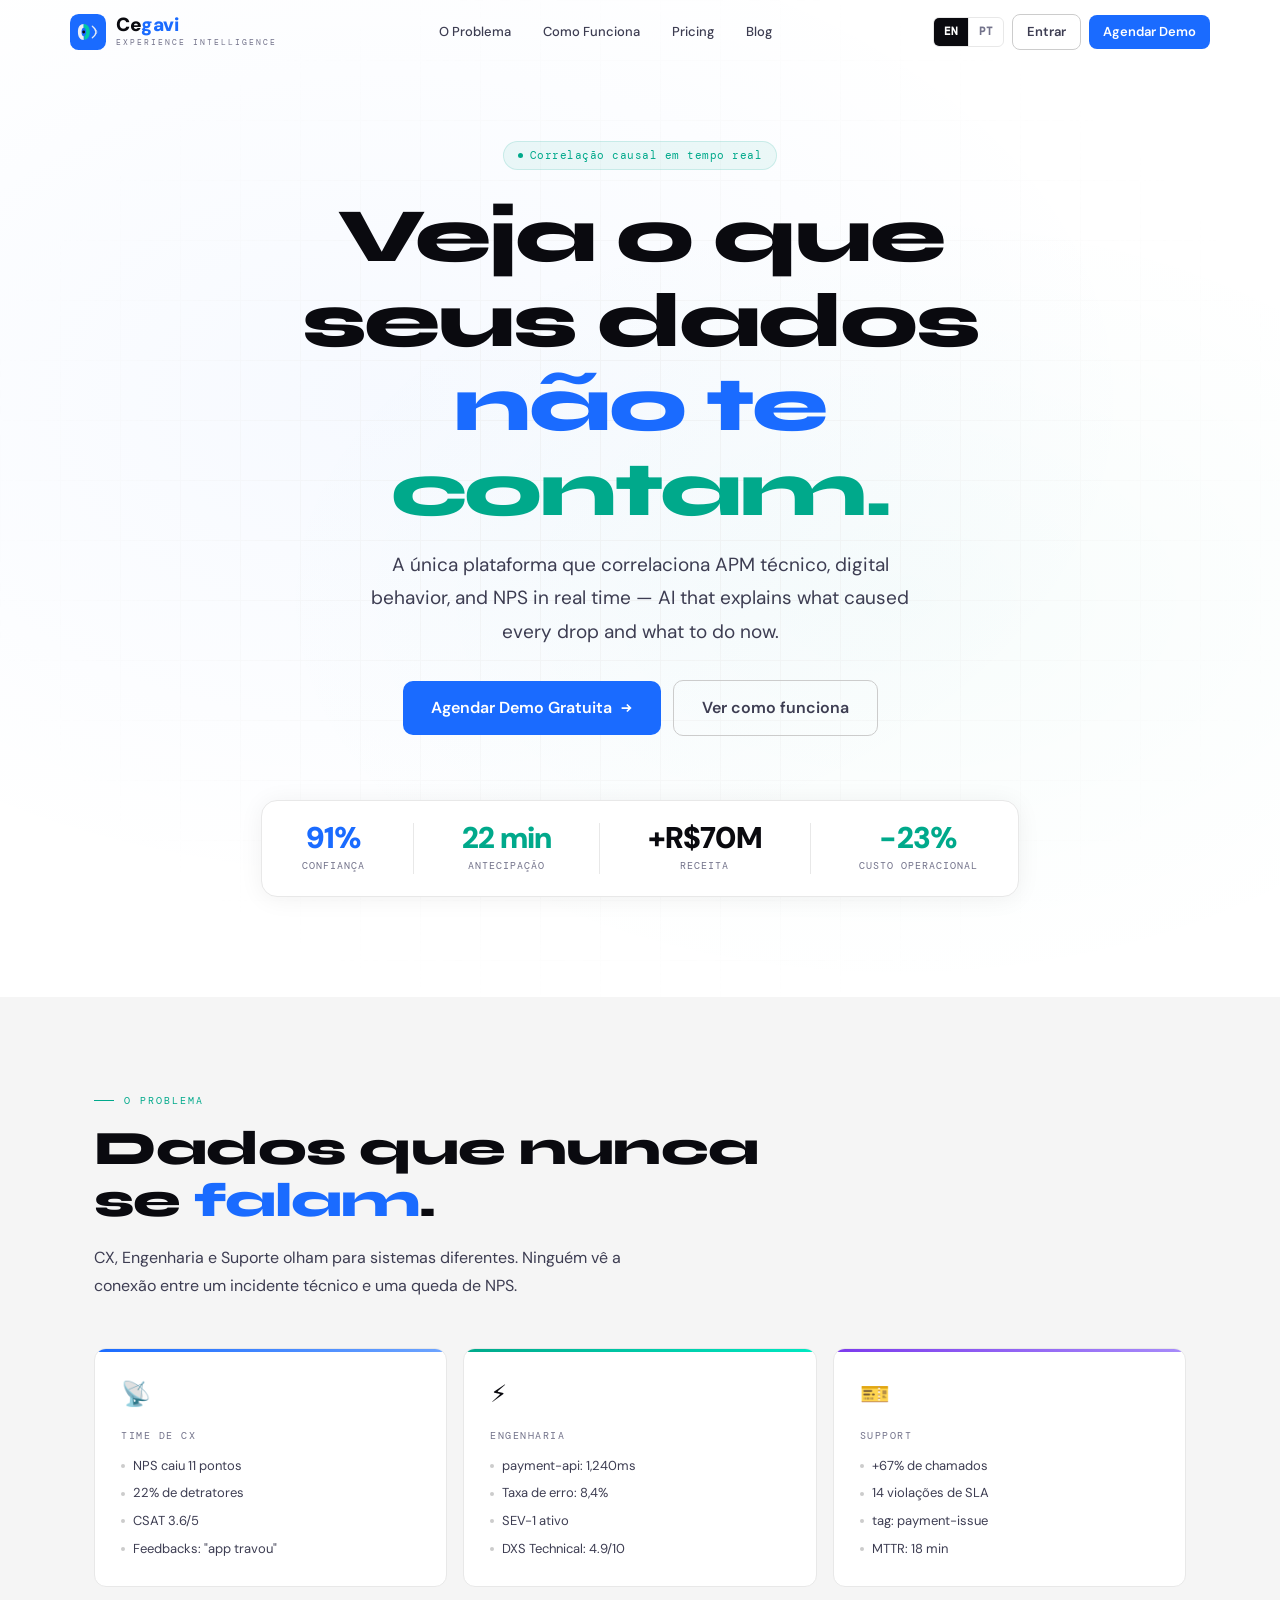
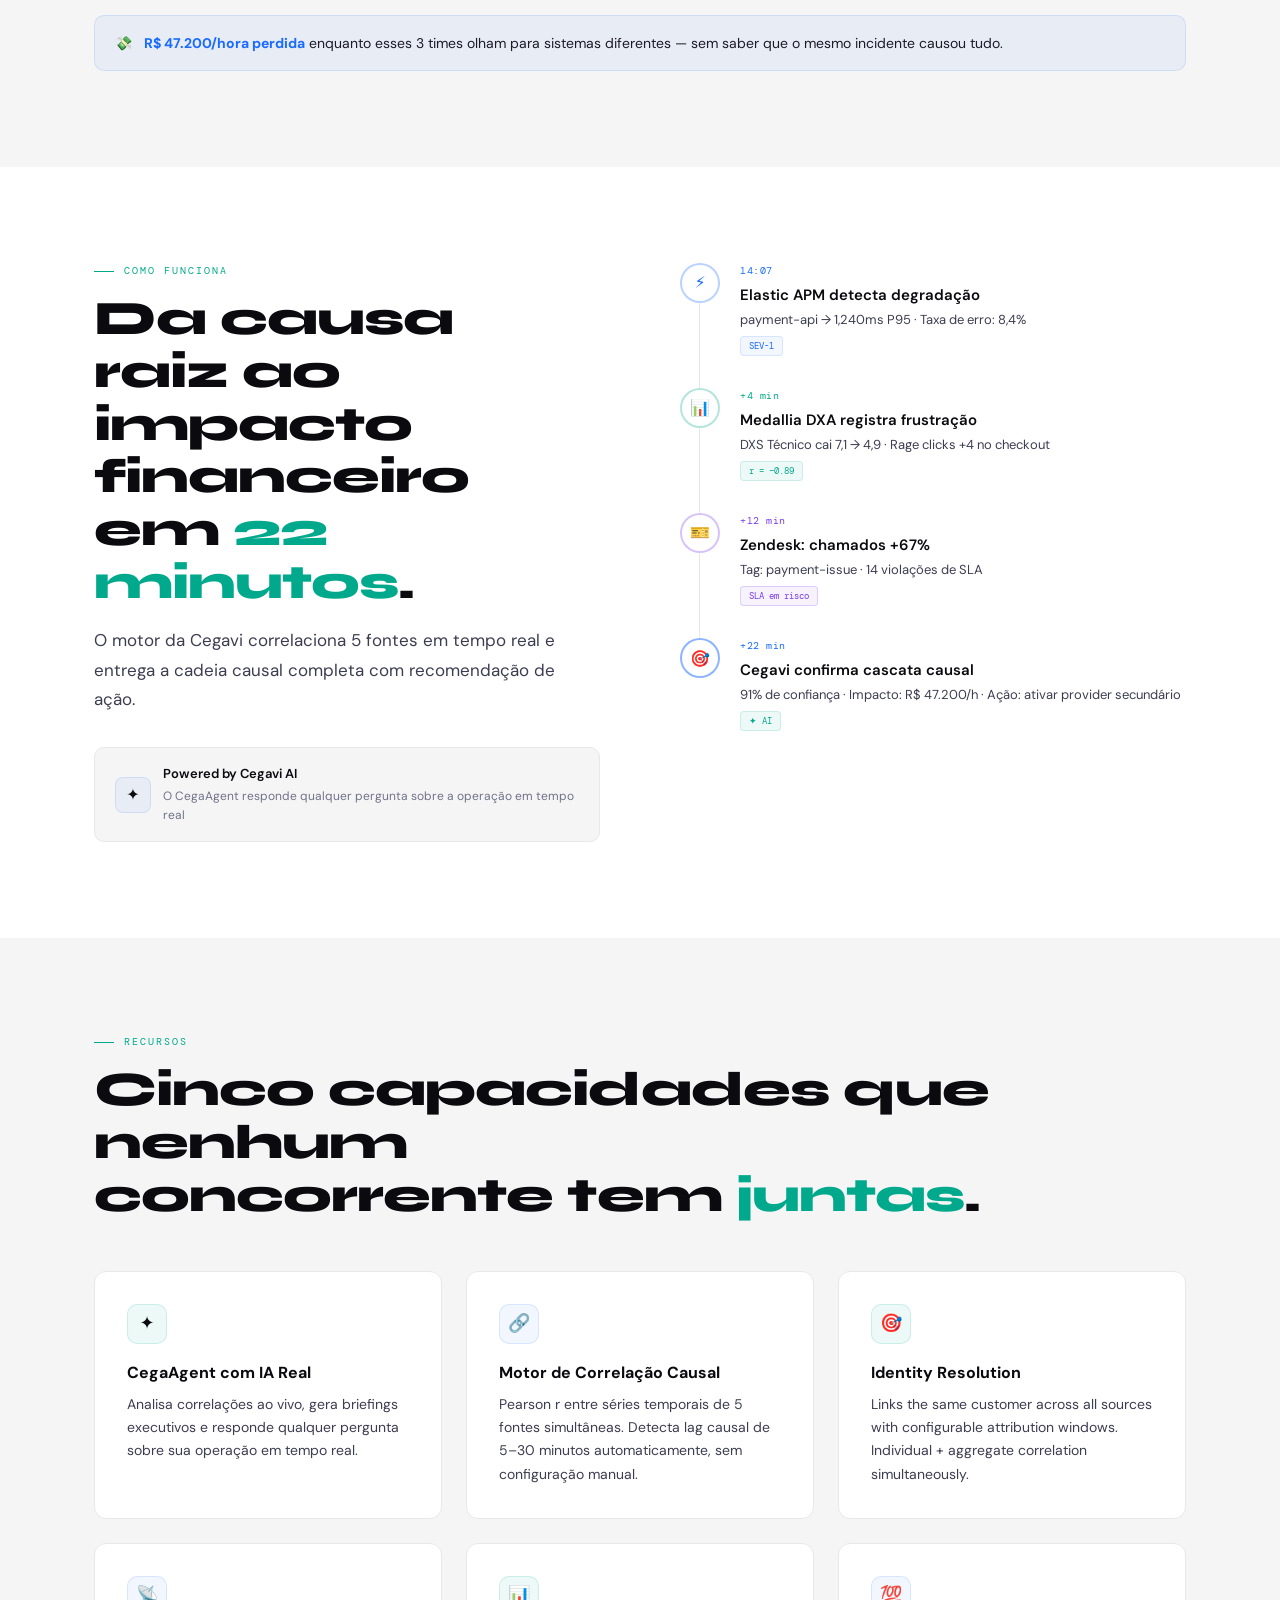
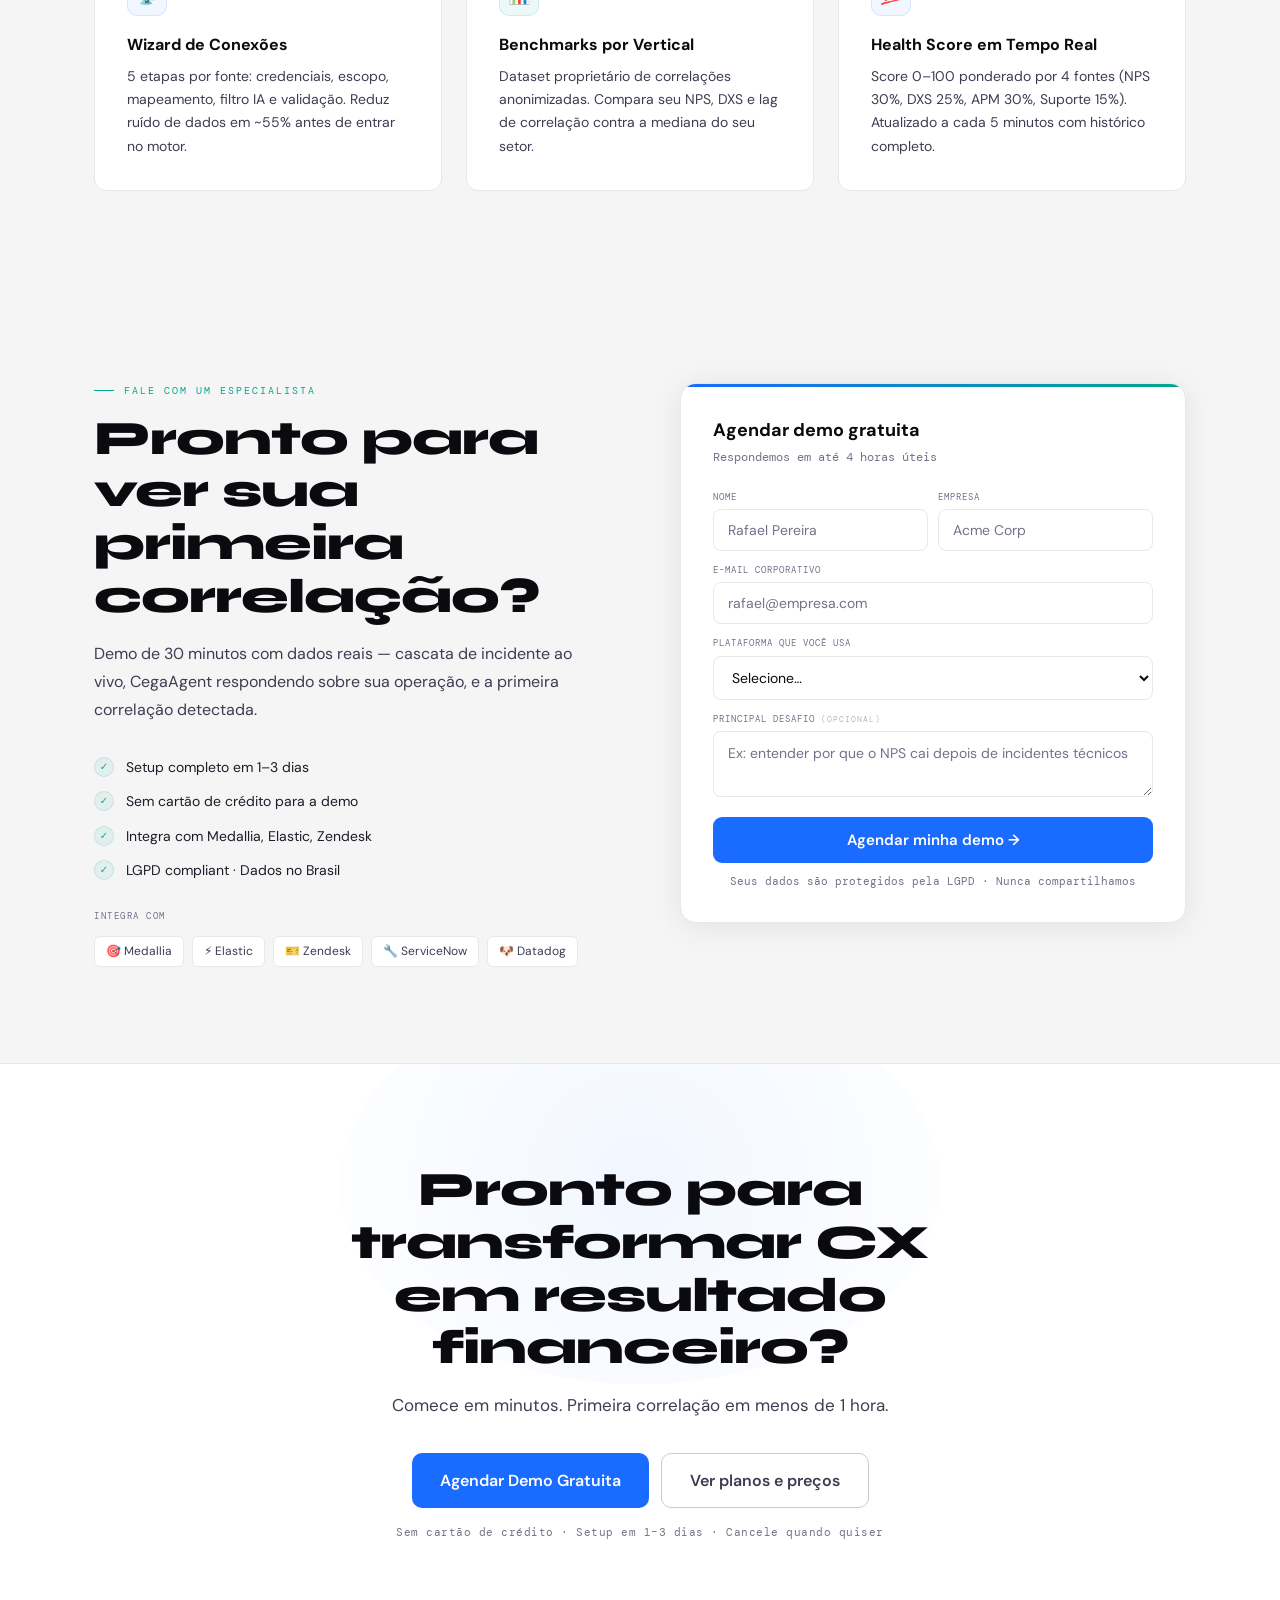
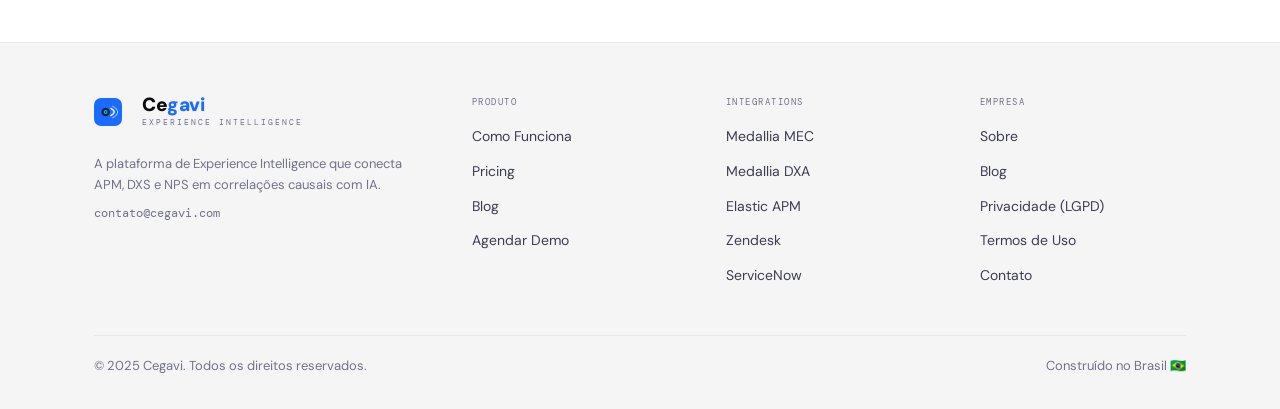
==== commit 4f1e4a67: "auto: update via Claude Code" ====
--- a/pt/index.html
+++ b/pt/index.html
@@ -105,14 +105,7 @@
 <nav class="nav" id="nav">
   <div class="nav-inner">
     <a class="logo" href="/pt/">
-      <svg width="36" height="36" viewBox="0 0 36 36" fill="none">
-        <rect width="36" height="36" rx="9" fill="#1A6BFF"/>
-        <ellipse cx="15" cy="18" rx="5.5" ry="5.5" fill="rgba(0,0,0,.7)"/>
-        <circle cx="15" cy="18" r="2.5" fill="#00C9A7"/>
-        <circle cx="15" cy="18" r="1" fill="#0A0A0F"/>
-        <path d="M22 13.5C24.5 15 26 16.4 26 18s-1.5 3-4 4.5" stroke="white" stroke-width="2" stroke-linecap="round" fill="none" opacity=".9"/>
-        <path d="M24 10.5C28 12.8 30.5 15.2 30.5 18s-2.5 5.2-6.5 7.5" stroke="white" stroke-width="1.5" stroke-linecap="round" fill="none" opacity=".5"/>
-      </svg>
+      <svg width="36" height="36" viewBox="0 0 100 100" fill="none"><rect width="100" height="100" rx="24" fill="#1A6BFF"/><path d="M38 28 C28 28 22 36 22 50 C22 64 28 72 38 72 L38 62 C34 62 32 57 32 50 C32 43 34 38 38 38 Z" fill="#F8F7F4" opacity="0.95"/><path d="M38 38 C42 38 45 43 45 50 C45 55 43 59 40 61 L40 72 C50 70 55 61 55 50 C55 39 50 28 38 28 Z" fill="#00C9A7"/><path d="M62 34 Q72 42 72 50 Q72 58 62 66" stroke="#F8F7F4" stroke-width="3.5" stroke-linecap="round" fill="none" opacity="0.9"/><path d="M67 39 Q75 44 75 50 Q75 56 67 61" stroke="#F8F7F4" stroke-width="2.5" stroke-linecap="round" fill="none" opacity="0.5"/><circle cx="38" cy="50" r="4" fill="#0A0A0F"/></svg>
       <div>
         <div class="logo-wordmark"><span class="logo-ce">Ce</span><span class="logo-gav">gav</span><span class="logo-i">i</span></div>
         <div class="logo-sub">Experience Intelligence</div>
--- a/assets/css/main.css
+++ b/assets/css/main.css
@@ -2,6 +2,8 @@
    CEGAVI — Design System
    Shared across all pages (EN + PT)
    ============================================================ */
+
+@import url('https://fonts.googleapis.com/css2?family=Syne:wght@600;700;800&display=swap');
 
 /* ── RESET ── */
 *, *::before, *::after { margin: 0; padding: 0; box-sizing: border-box; }
@@ -30,6 +32,7 @@
   /* Typography */
   --f:  'DM Sans', system-ui, sans-serif;
   --fm: 'DM Mono', 'JetBrains Mono', monospace;
+  --font-display: 'Syne', sans-serif;
 
   /* Spacing scale */
   --s1: 4px;  --s2: 8px;  --s3: 12px; --s4: 16px;
@@ -58,7 +61,7 @@
 
 /* ── TYPOGRAPHY ── */
 h1, h2, h3, h4, h5, h6 {
-  font-family: var(--f);
+  font-family: var(--font-display);
   font-weight: 800;
   line-height: 1.1;
   letter-spacing: -0.02em;
@@ -102,17 +105,9 @@
   letter-spacing: -.02em;
   line-height: 1;
 }
-.logo-ce  { color: var(--ink); }
-.logo-gav { color: var(--blue); }
-.logo-i   { color: var(--teal); position: relative; display: inline-block; }
-.logo-i::before {
-  content: '';
-  position: absolute;
-  top: -3px; left: 0; right: 0;
-  height: 2.5px;
-  background: var(--teal);
-  border-radius: 2px;
-}
+.logo-ce { color: var(--ink); }
+.logo-ga { color: var(--blue); }
+.logo-vi { color: var(--teal); }
 .logo-sub {
   font-family: var(--fm);
   font-size: 8px;
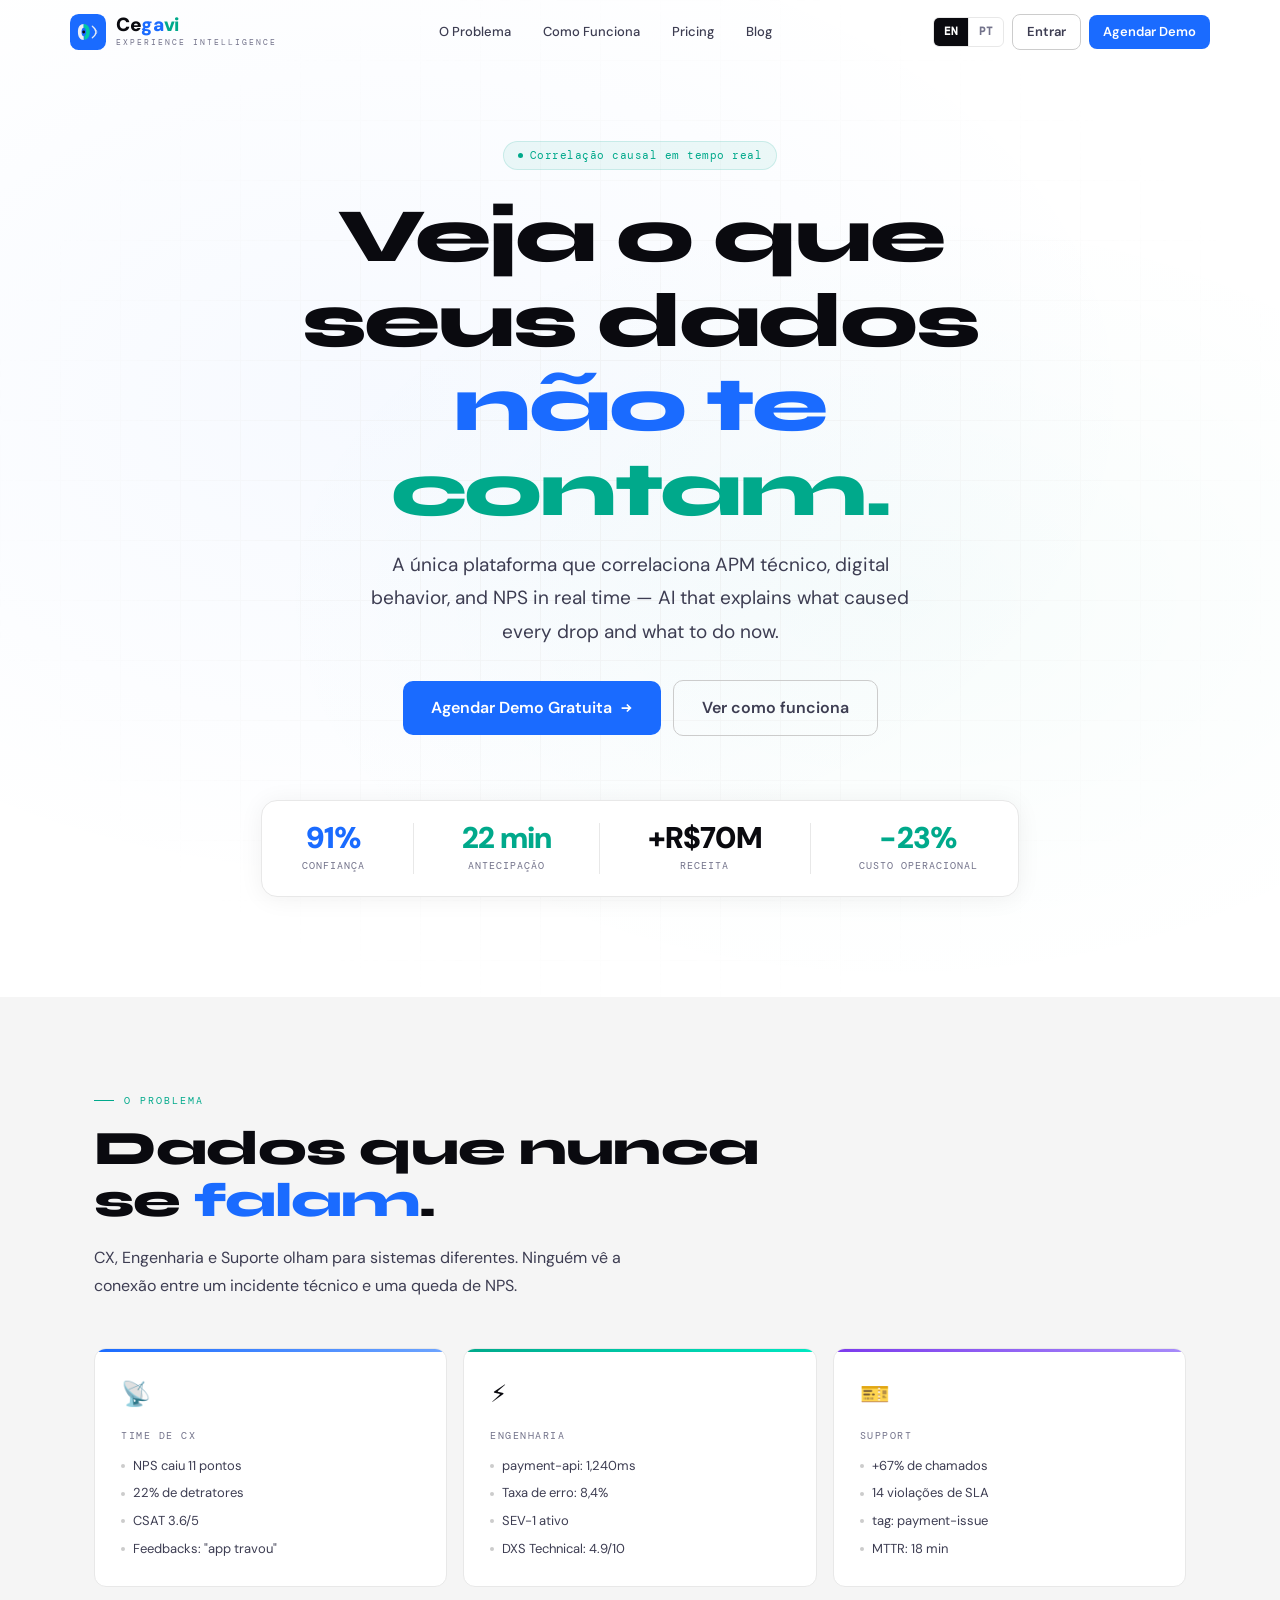
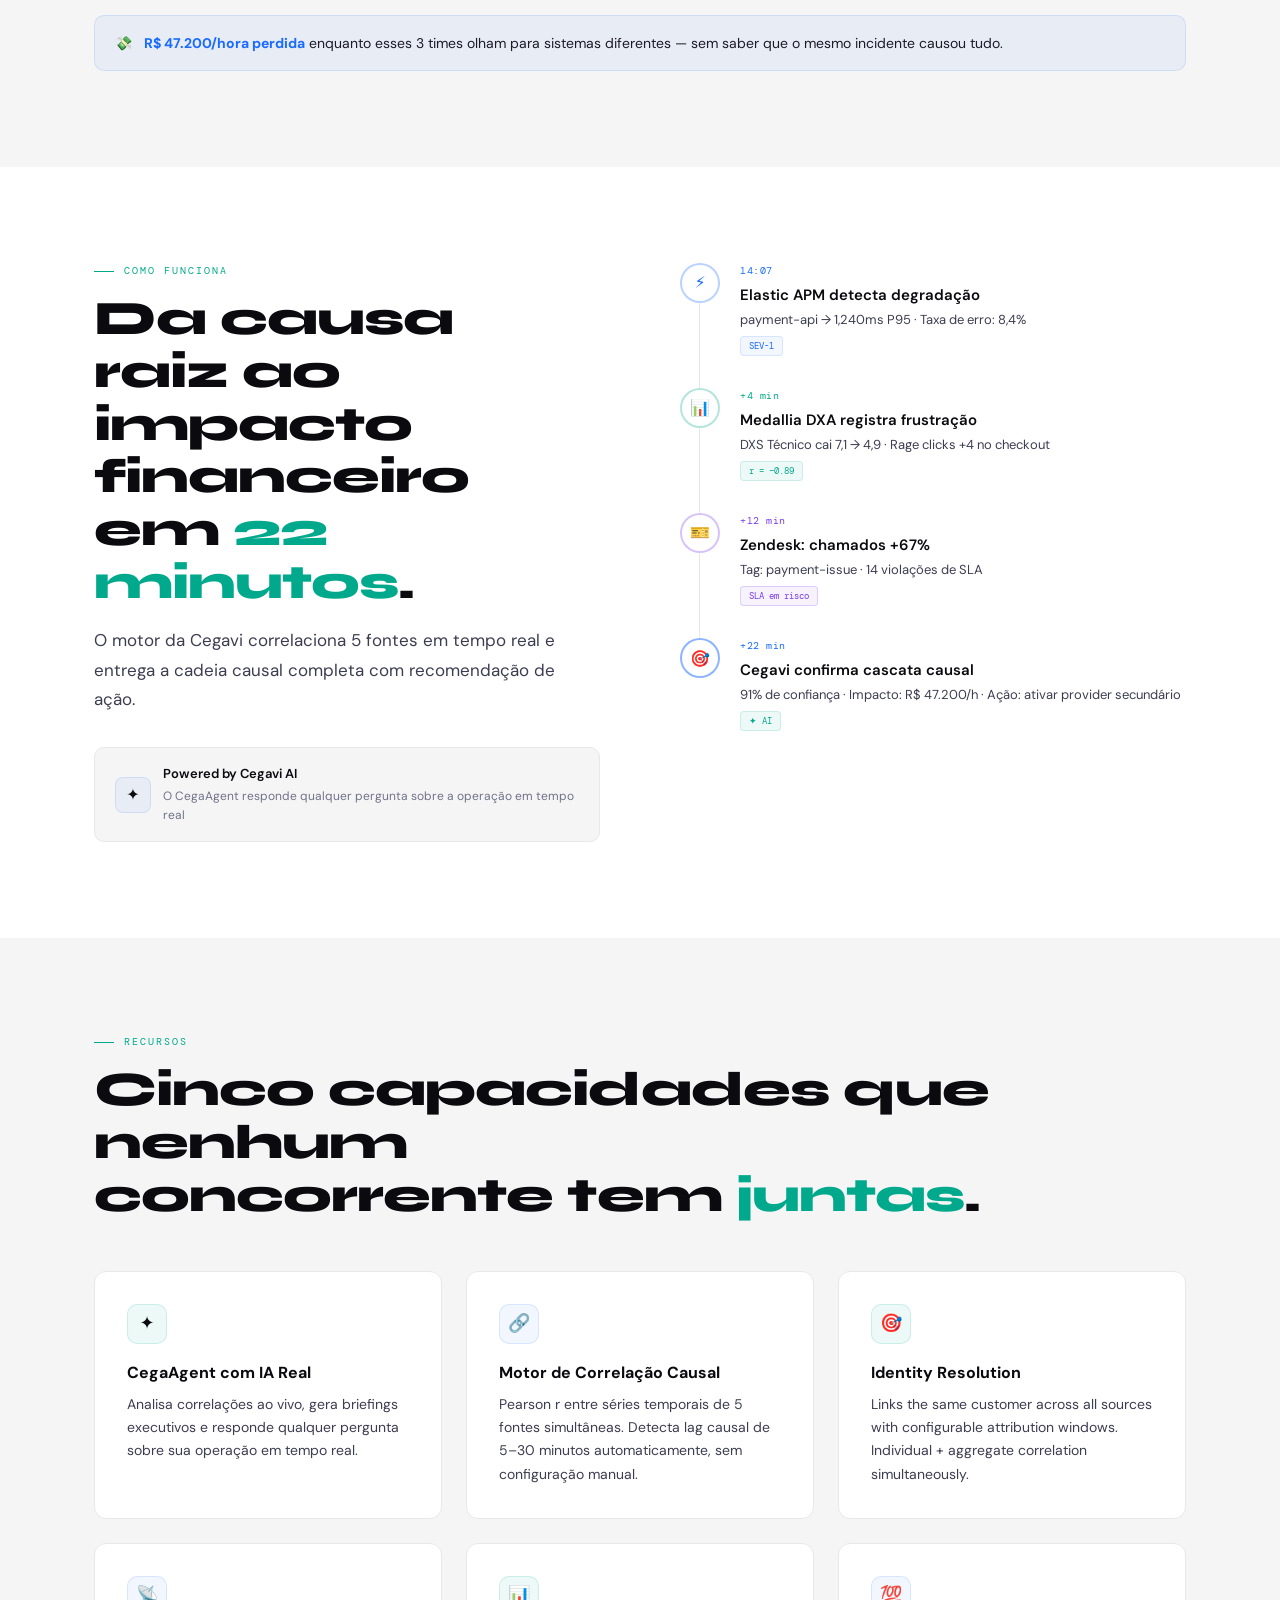
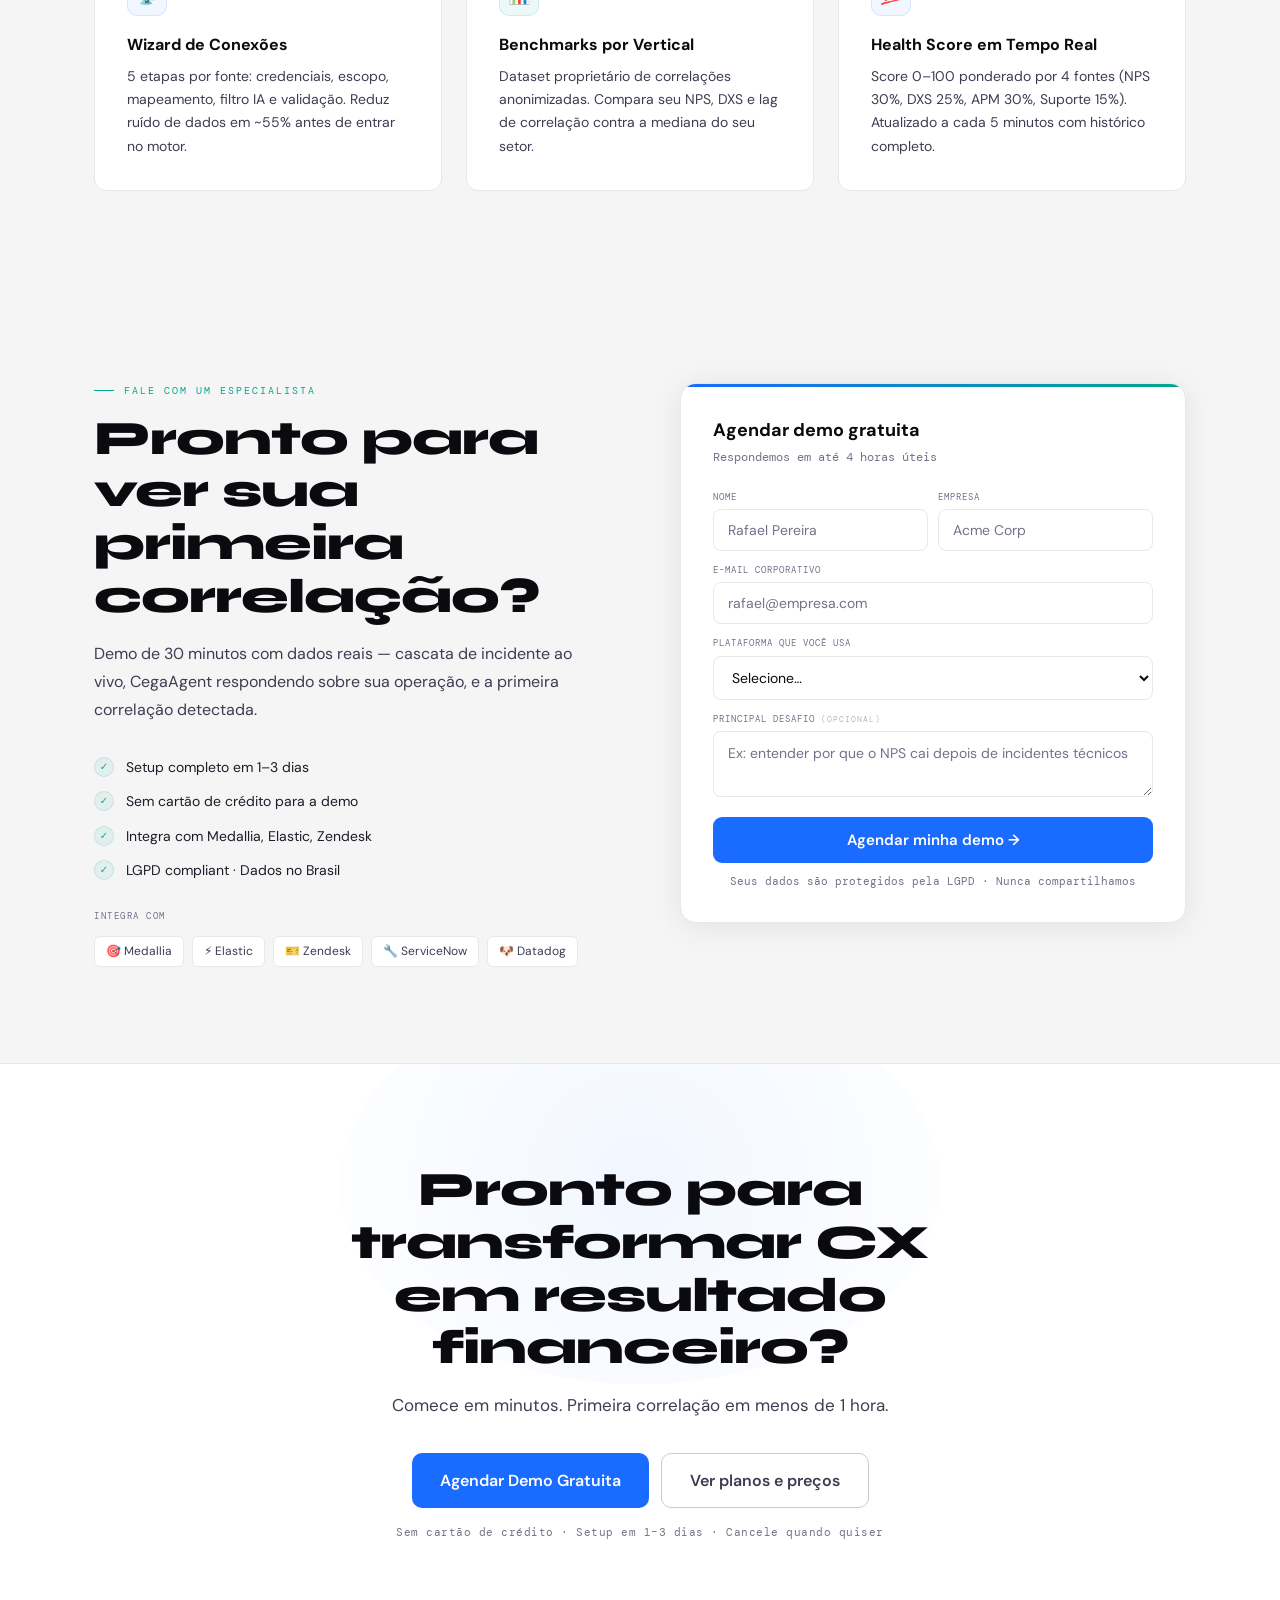
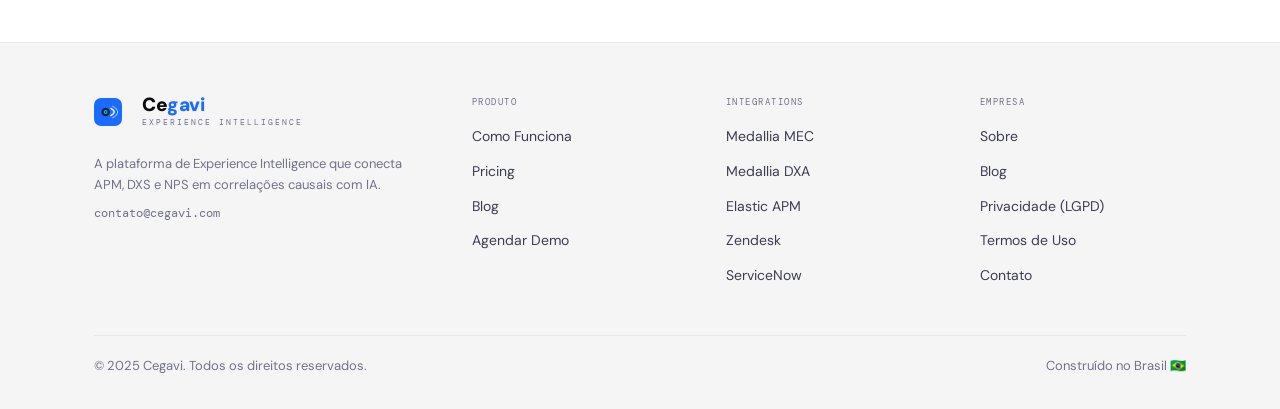
==== commit 4a981e36: "auto: update via Claude Code" ====
--- a/pt/index.html
+++ b/pt/index.html
@@ -107,7 +107,7 @@
     <a class="logo" href="/pt/">
       <svg width="36" height="36" viewBox="0 0 100 100" fill="none"><rect width="100" height="100" rx="24" fill="#1A6BFF"/><path d="M38 28 C28 28 22 36 22 50 C22 64 28 72 38 72 L38 62 C34 62 32 57 32 50 C32 43 34 38 38 38 Z" fill="#F8F7F4" opacity="0.95"/><path d="M38 38 C42 38 45 43 45 50 C45 55 43 59 40 61 L40 72 C50 70 55 61 55 50 C55 39 50 28 38 28 Z" fill="#00C9A7"/><path d="M62 34 Q72 42 72 50 Q72 58 62 66" stroke="#F8F7F4" stroke-width="3.5" stroke-linecap="round" fill="none" opacity="0.9"/><path d="M67 39 Q75 44 75 50 Q75 56 67 61" stroke="#F8F7F4" stroke-width="2.5" stroke-linecap="round" fill="none" opacity="0.5"/><circle cx="38" cy="50" r="4" fill="#0A0A0F"/></svg>
       <div>
-        <div class="logo-wordmark"><span class="logo-ce">Ce</span><span class="logo-gav">gav</span><span class="logo-i">i</span></div>
+        <div class="logo-wordmark"><span class="logo-ce">Ce</span><span class="logo-ga">ga</span><span class="logo-vi">vi</span></div>
         <div class="logo-sub">Experience Intelligence</div>
       </div>
     </a>
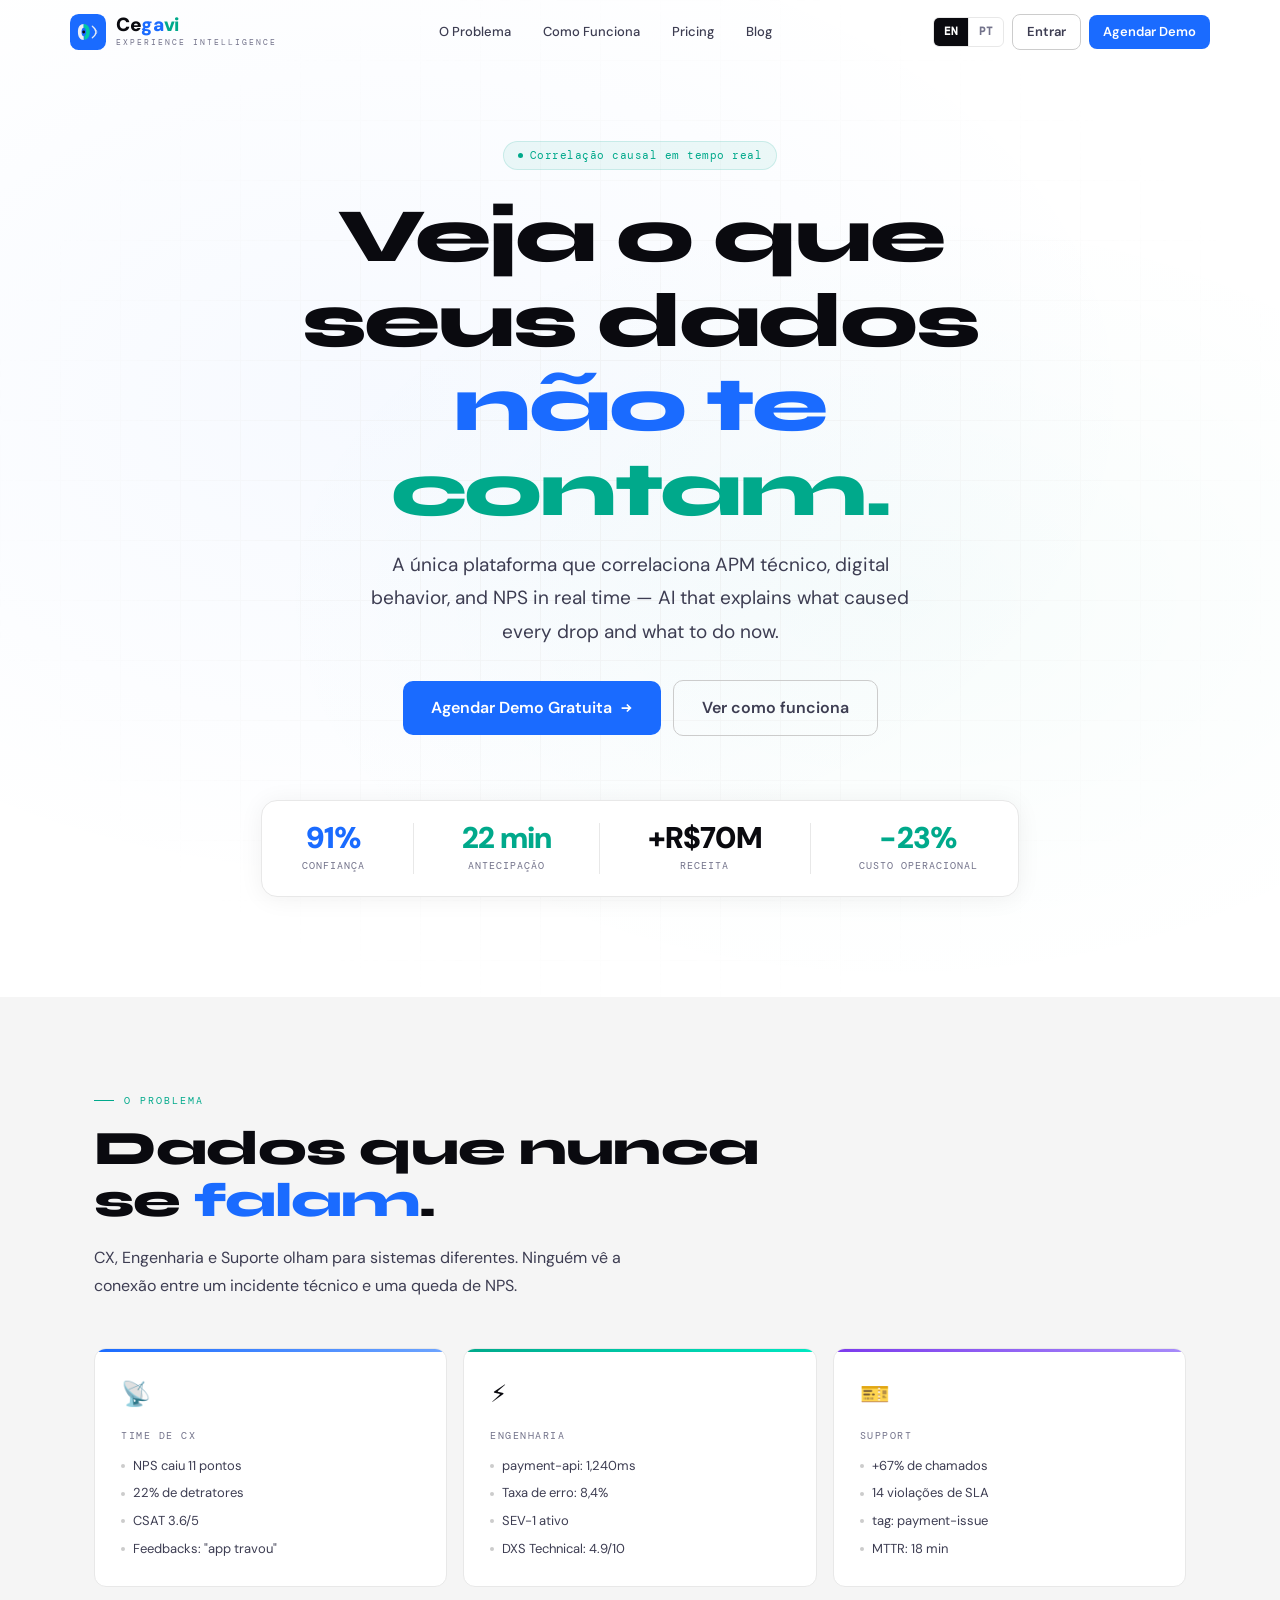
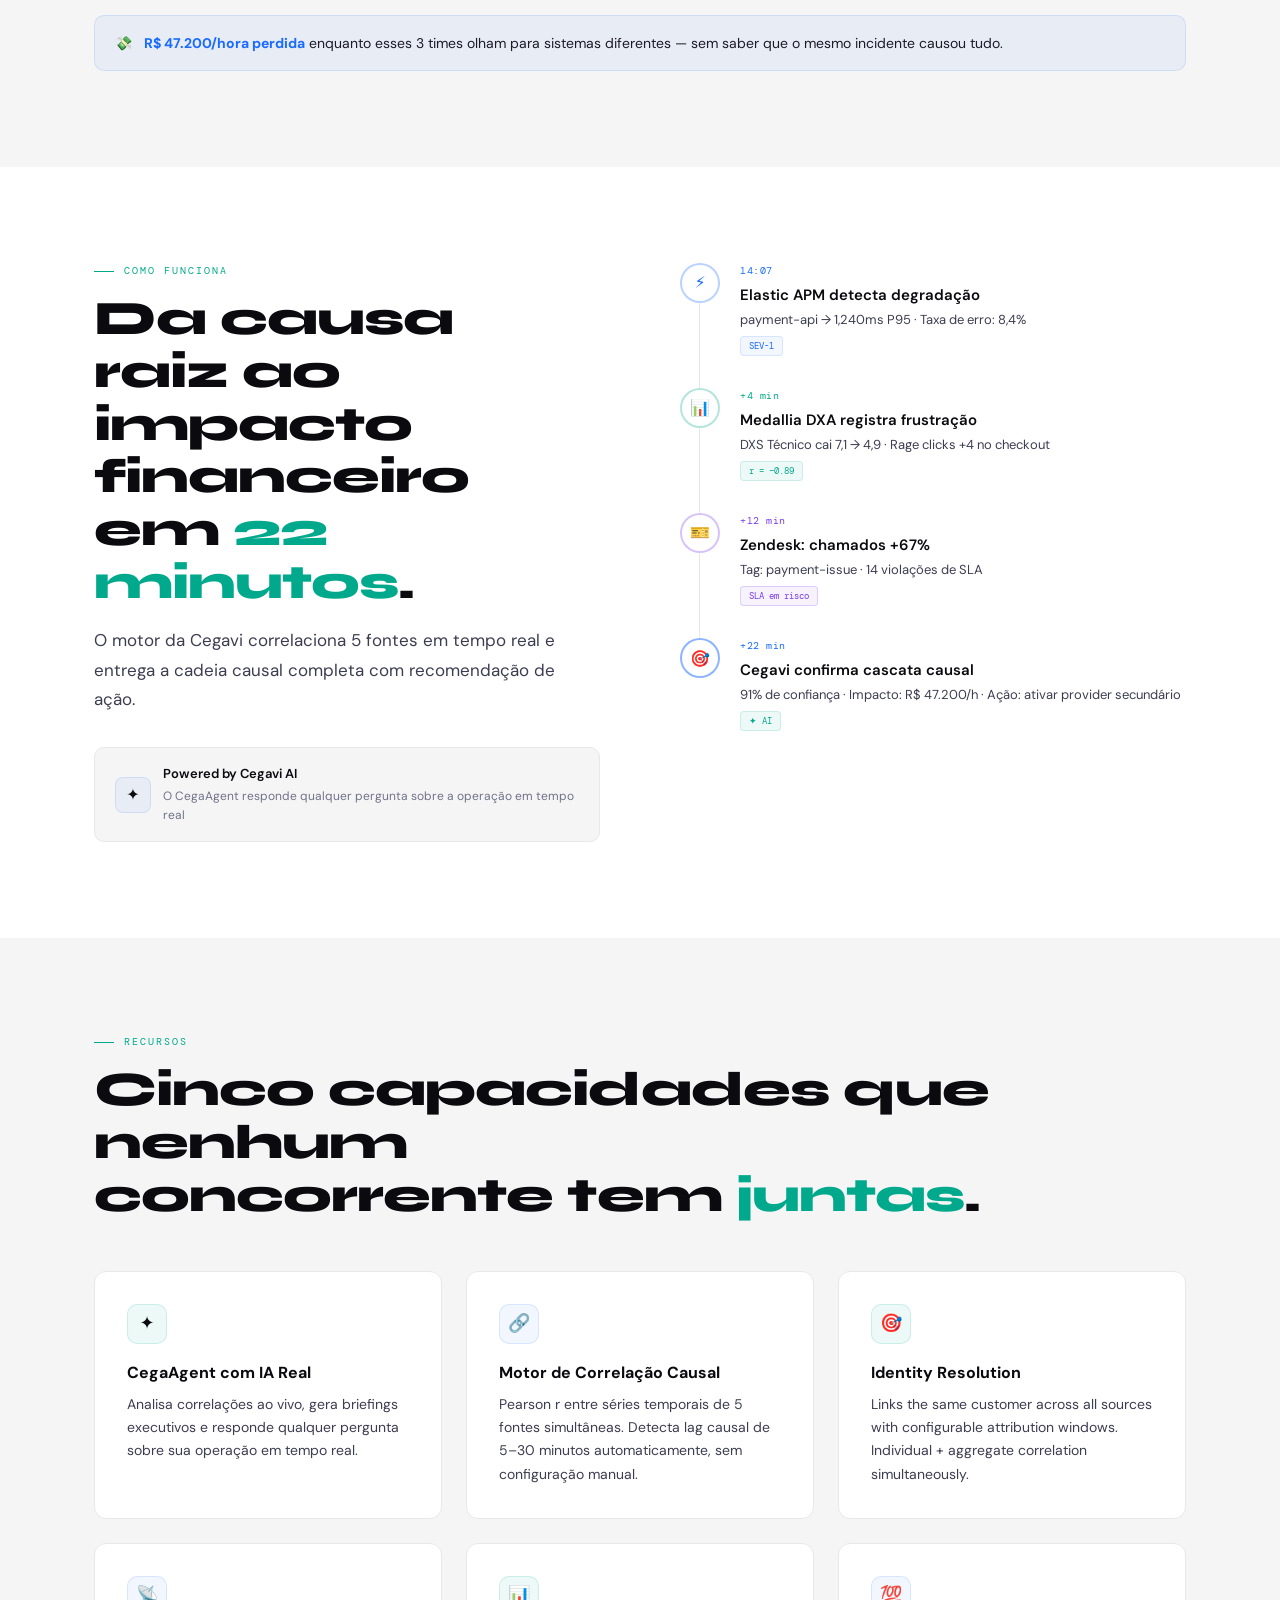
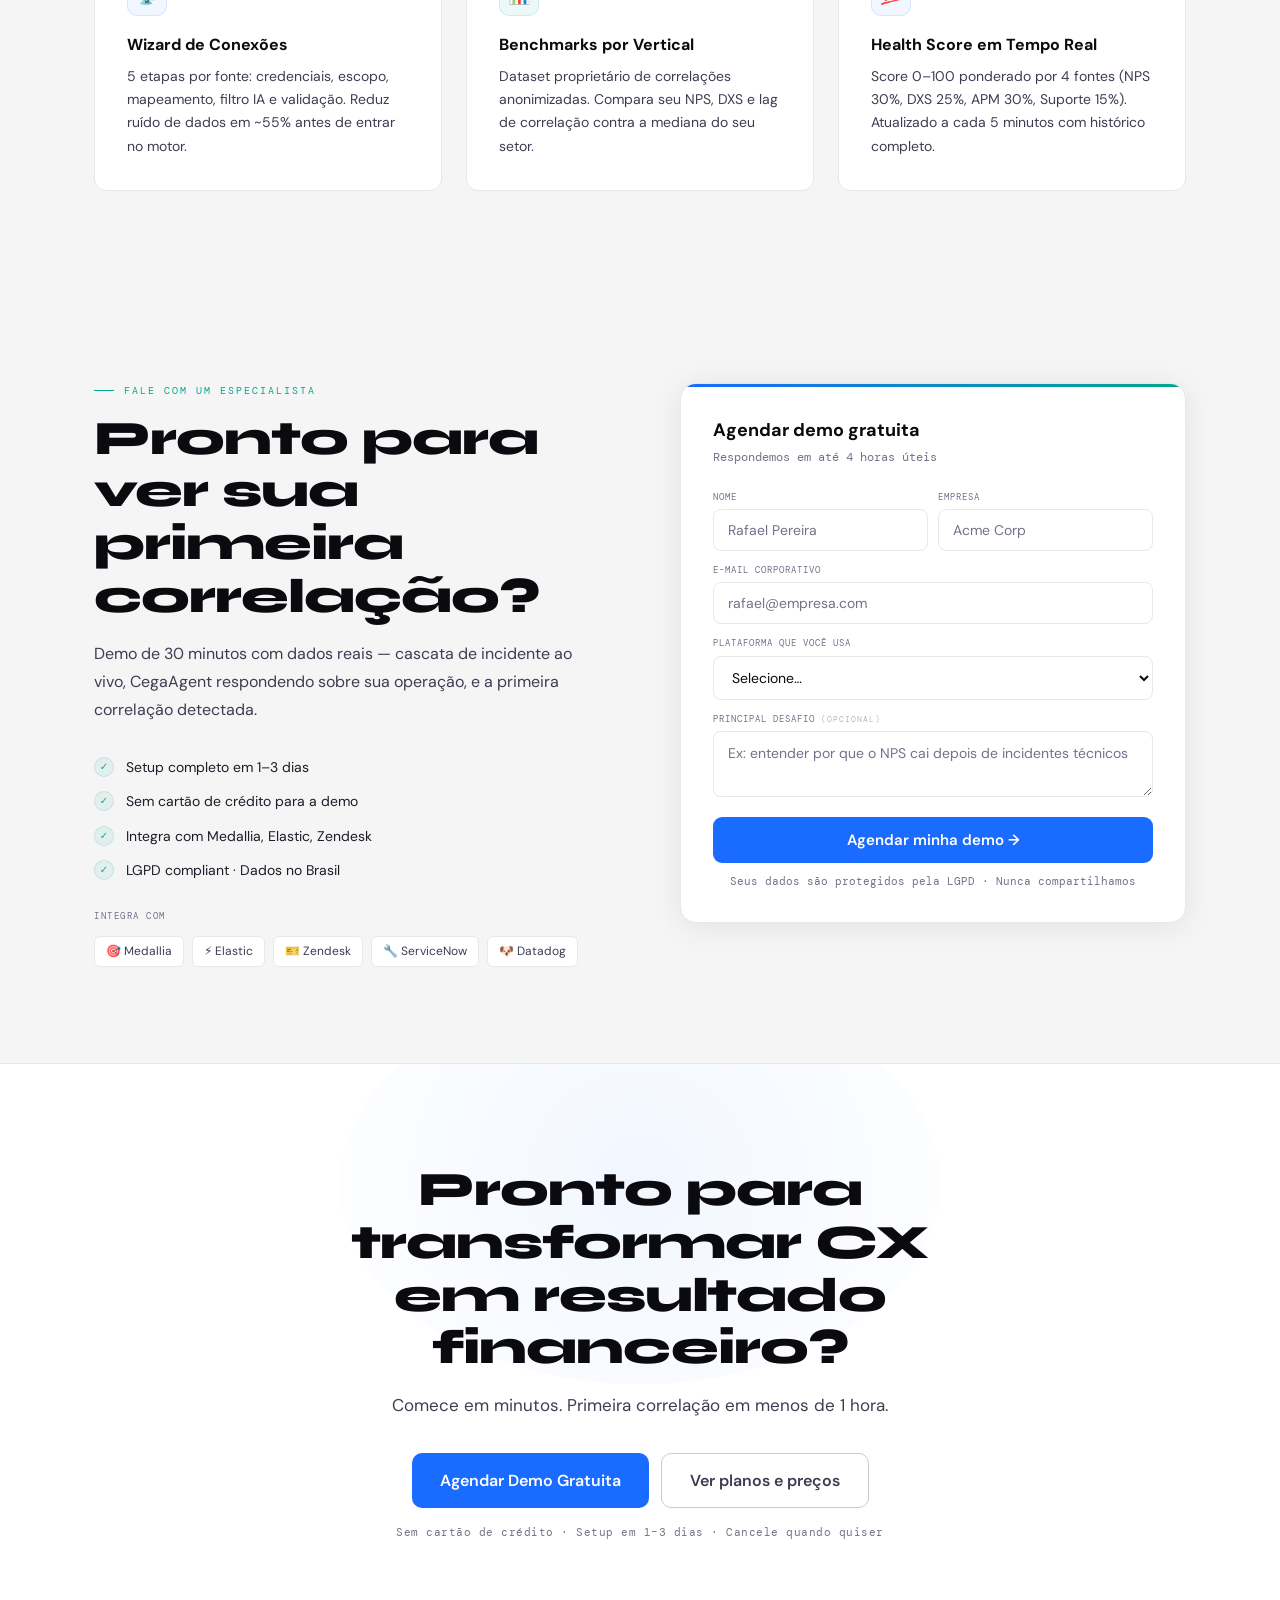
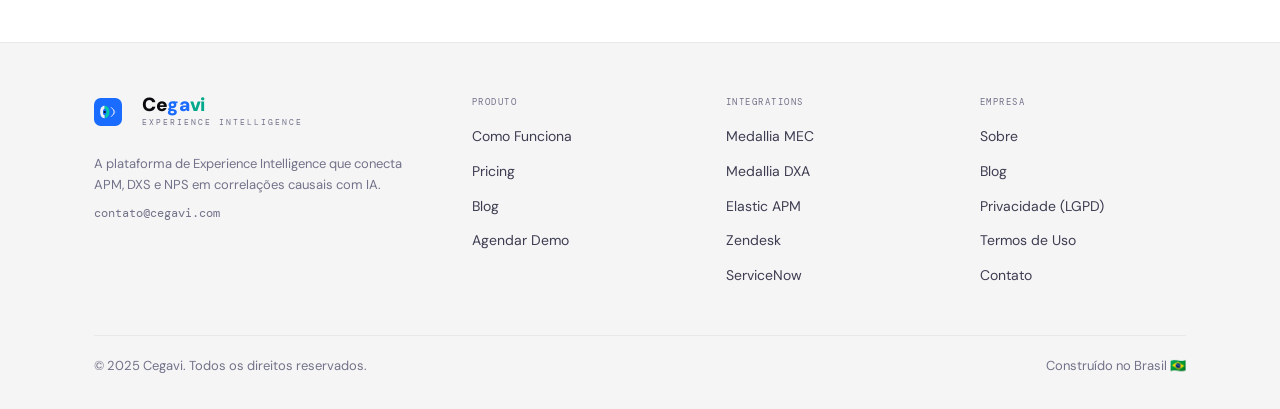
==== commit 22969570: "auto: update via Claude Code" ====
--- a/pt/index.html
+++ b/pt/index.html
@@ -375,8 +375,8 @@
     <div class="footer-grid">
       <div>
         <a class="logo" href="/pt/" style="margin-bottom:12px;display:inline-flex">
-          <svg width="28" height="28" viewBox="0 0 36 36" fill="none"><rect width="36" height="36" rx="9" fill="#1A6BFF"/><ellipse cx="15" cy="18" rx="5.5" ry="5.5" fill="rgba(0,0,0,.7)"/><circle cx="15" cy="18" r="2.5" fill="#00C9A7"/><circle cx="15" cy="18" r="1" fill="#0A0A0F"/><path d="M22 13.5C24.5 15 26 16.4 26 18s-1.5 3-4 4.5" stroke="white" stroke-width="2" stroke-linecap="round" fill="none" opacity=".9"/><path d="M24 10.5C28 12.8 30.5 15.2 30.5 18s-2.5 5.2-6.5 7.5" stroke="white" stroke-width="1.5" stroke-linecap="round" fill="none" opacity=".5"/></svg>
-          <div style="margin-left:10px"><div class="logo-wordmark"><span class="logo-ce">Ce</span><span class="logo-gav">gav</span><span class="logo-i">i</span></div><div class="logo-sub">Experience Intelligence</div></div>
+          <svg width="28" height="28" viewBox="0 0 100 100" fill="none"><rect width="100" height="100" rx="24" fill="#1A6BFF"/><path d="M38 28 C28 28 22 36 22 50 C22 64 28 72 38 72 L38 62 C34 62 32 57 32 50 C32 43 34 38 38 38 Z" fill="#F8F7F4" opacity="0.95"/><path d="M38 38 C42 38 45 43 45 50 C45 55 43 59 40 61 L40 72 C50 70 55 61 55 50 C55 39 50 28 38 28 Z" fill="#00C9A7"/><path d="M62 34 Q72 42 72 50 Q72 58 62 66" stroke="#F8F7F4" stroke-width="3.5" stroke-linecap="round" fill="none" opacity="0.9"/><path d="M67 39 Q75 44 75 50 Q75 56 67 61" stroke="#F8F7F4" stroke-width="2.5" stroke-linecap="round" fill="none" opacity="0.5"/><circle cx="38" cy="50" r="4" fill="#0A0A0F"/></svg>
+          <div style="margin-left:10px"><div class="logo-wordmark"><span class="logo-ce">Ce</span><span class="logo-ga">ga</span><span class="logo-vi">vi</span></div><div class="logo-sub">Experience Intelligence</div></div>
         </a>
         <div class="footer-brand-desc">A plataforma de Experience Intelligence que conecta APM, DXS e NPS em correlações causais com IA.</div>
         <div class="footer-email">contato@cegavi.com</div>
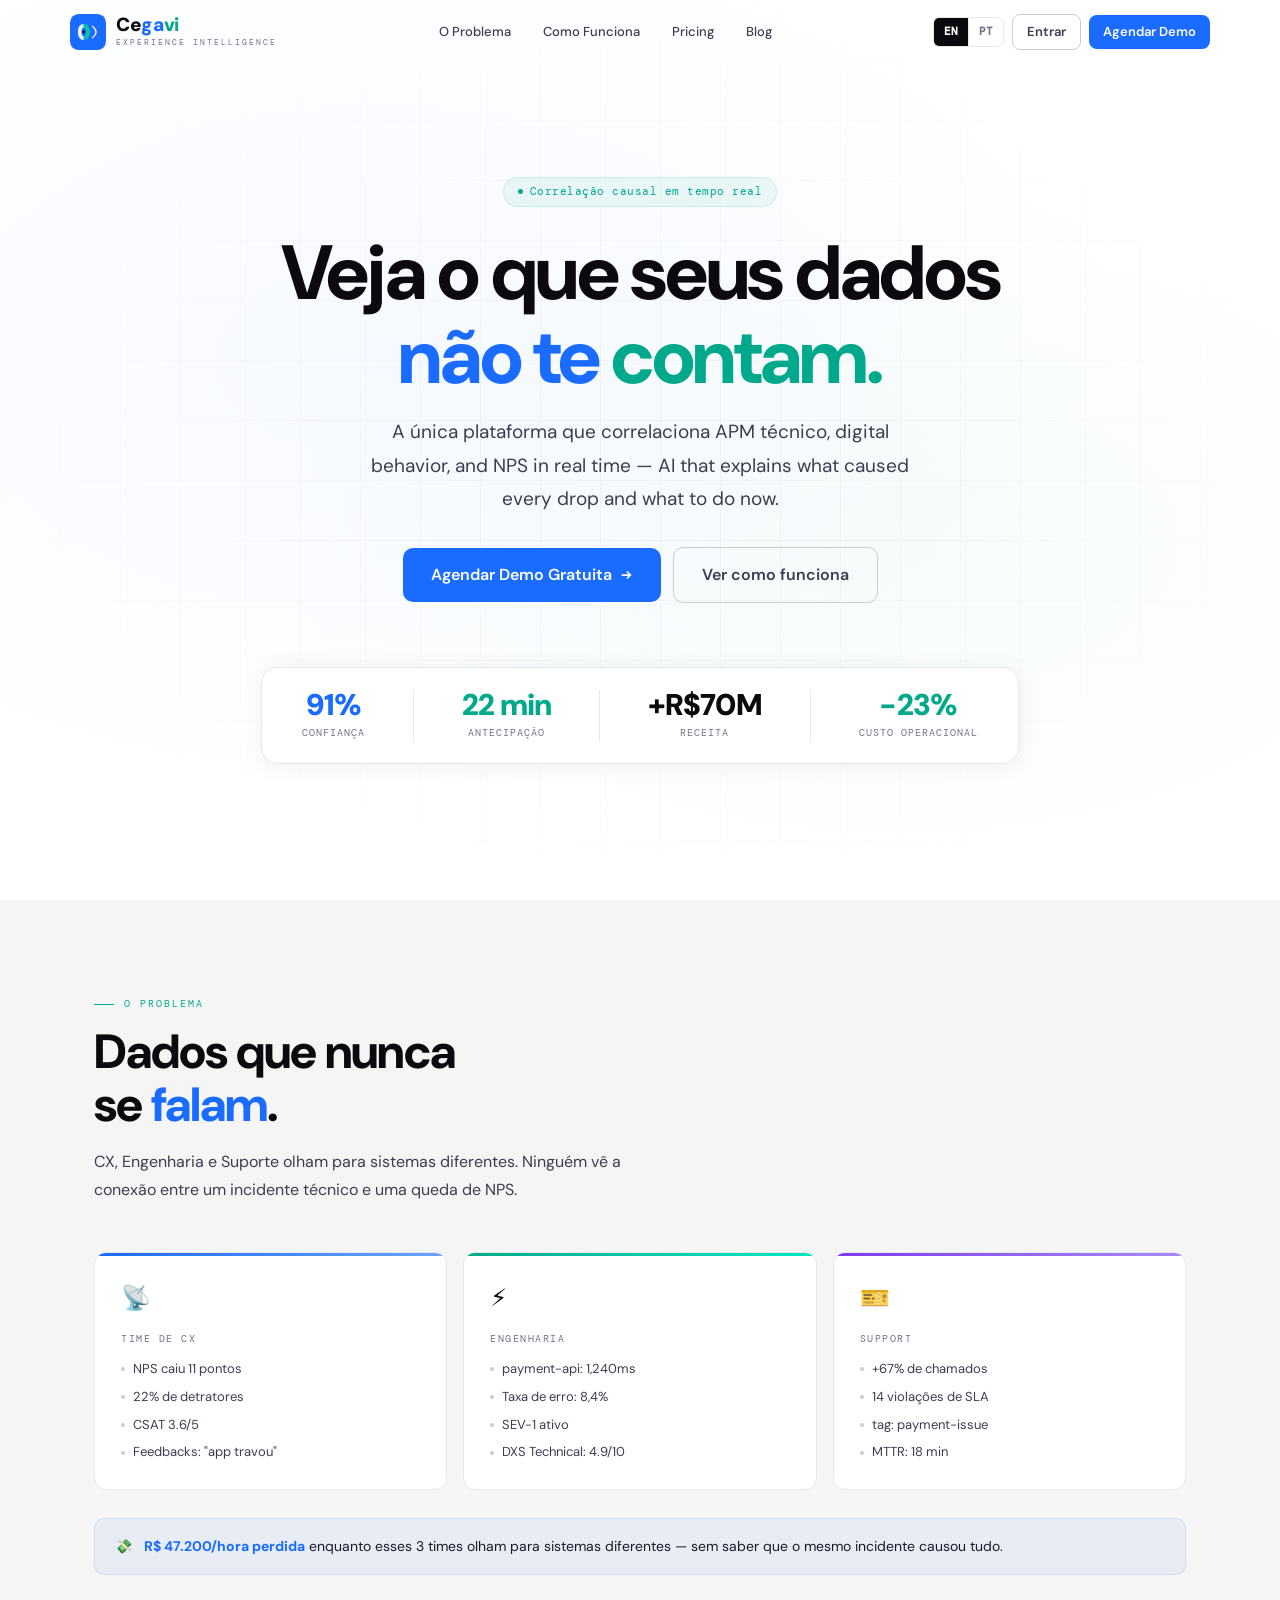
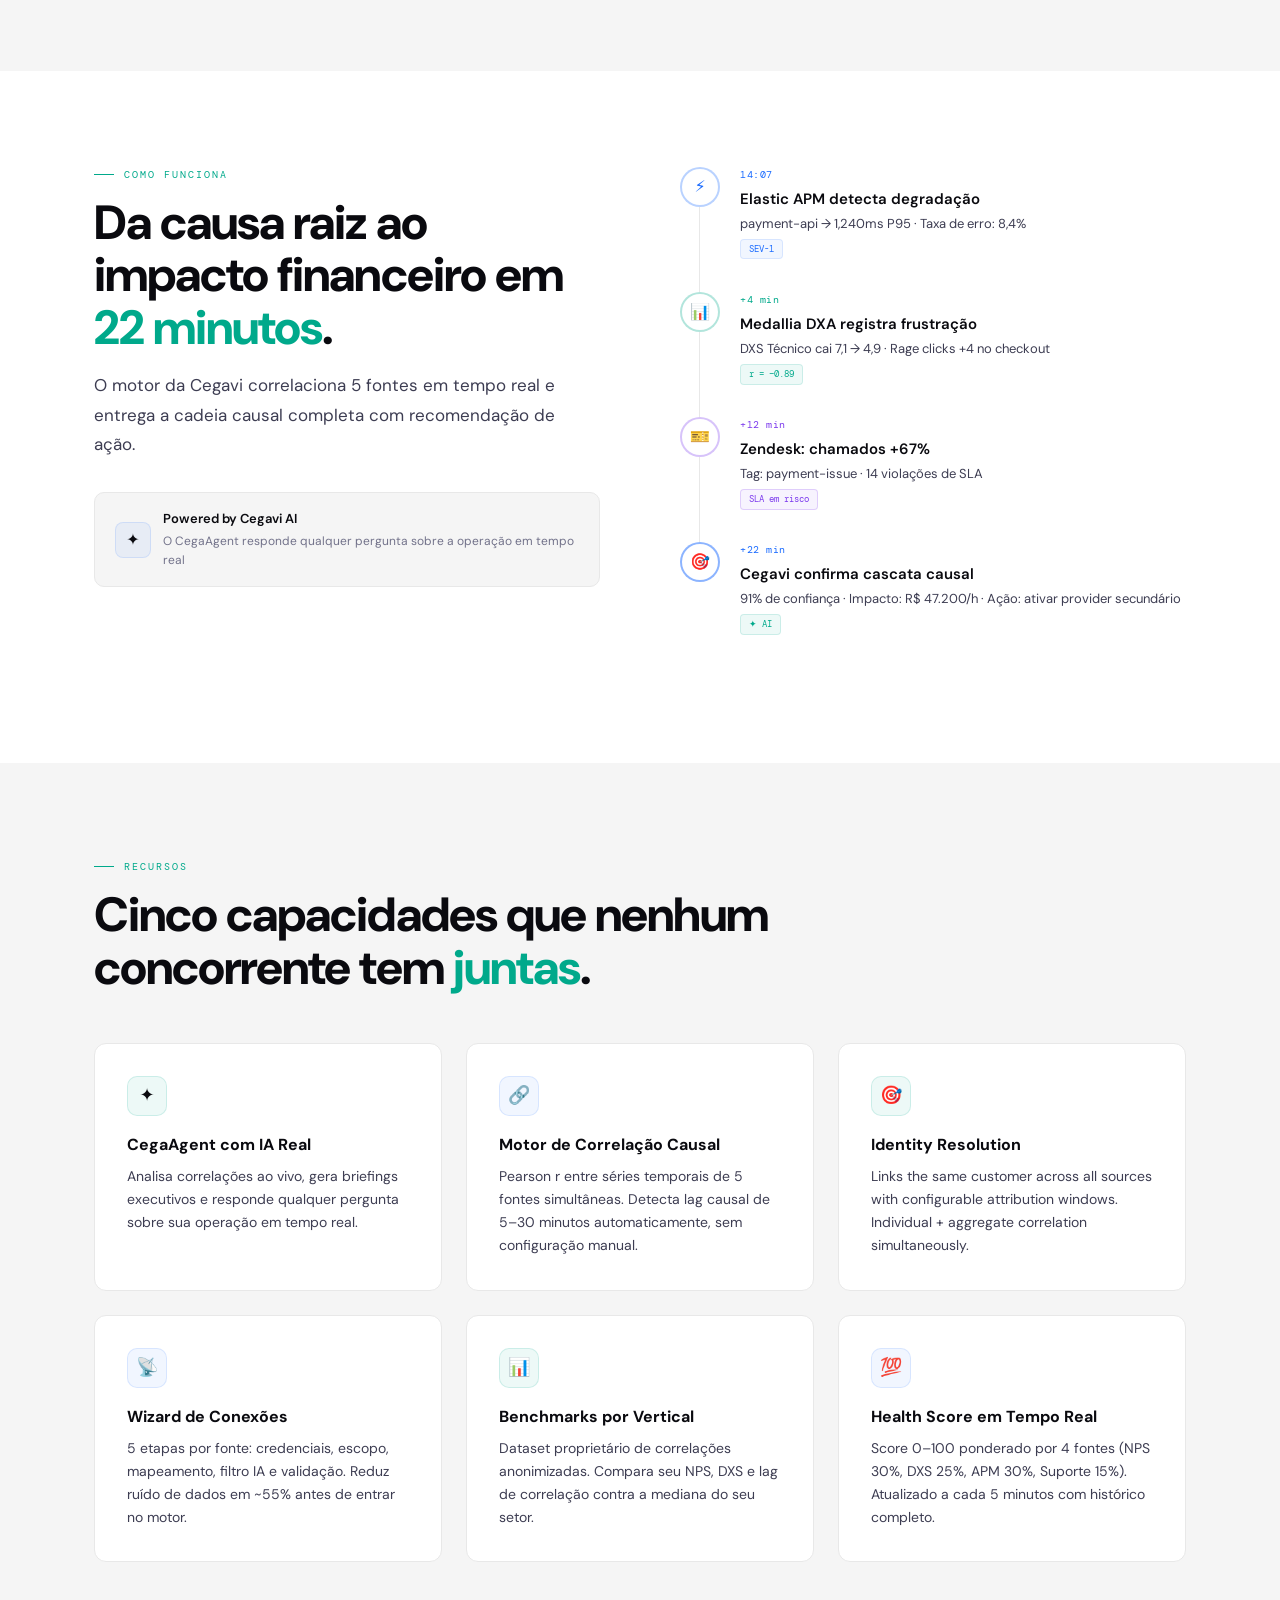
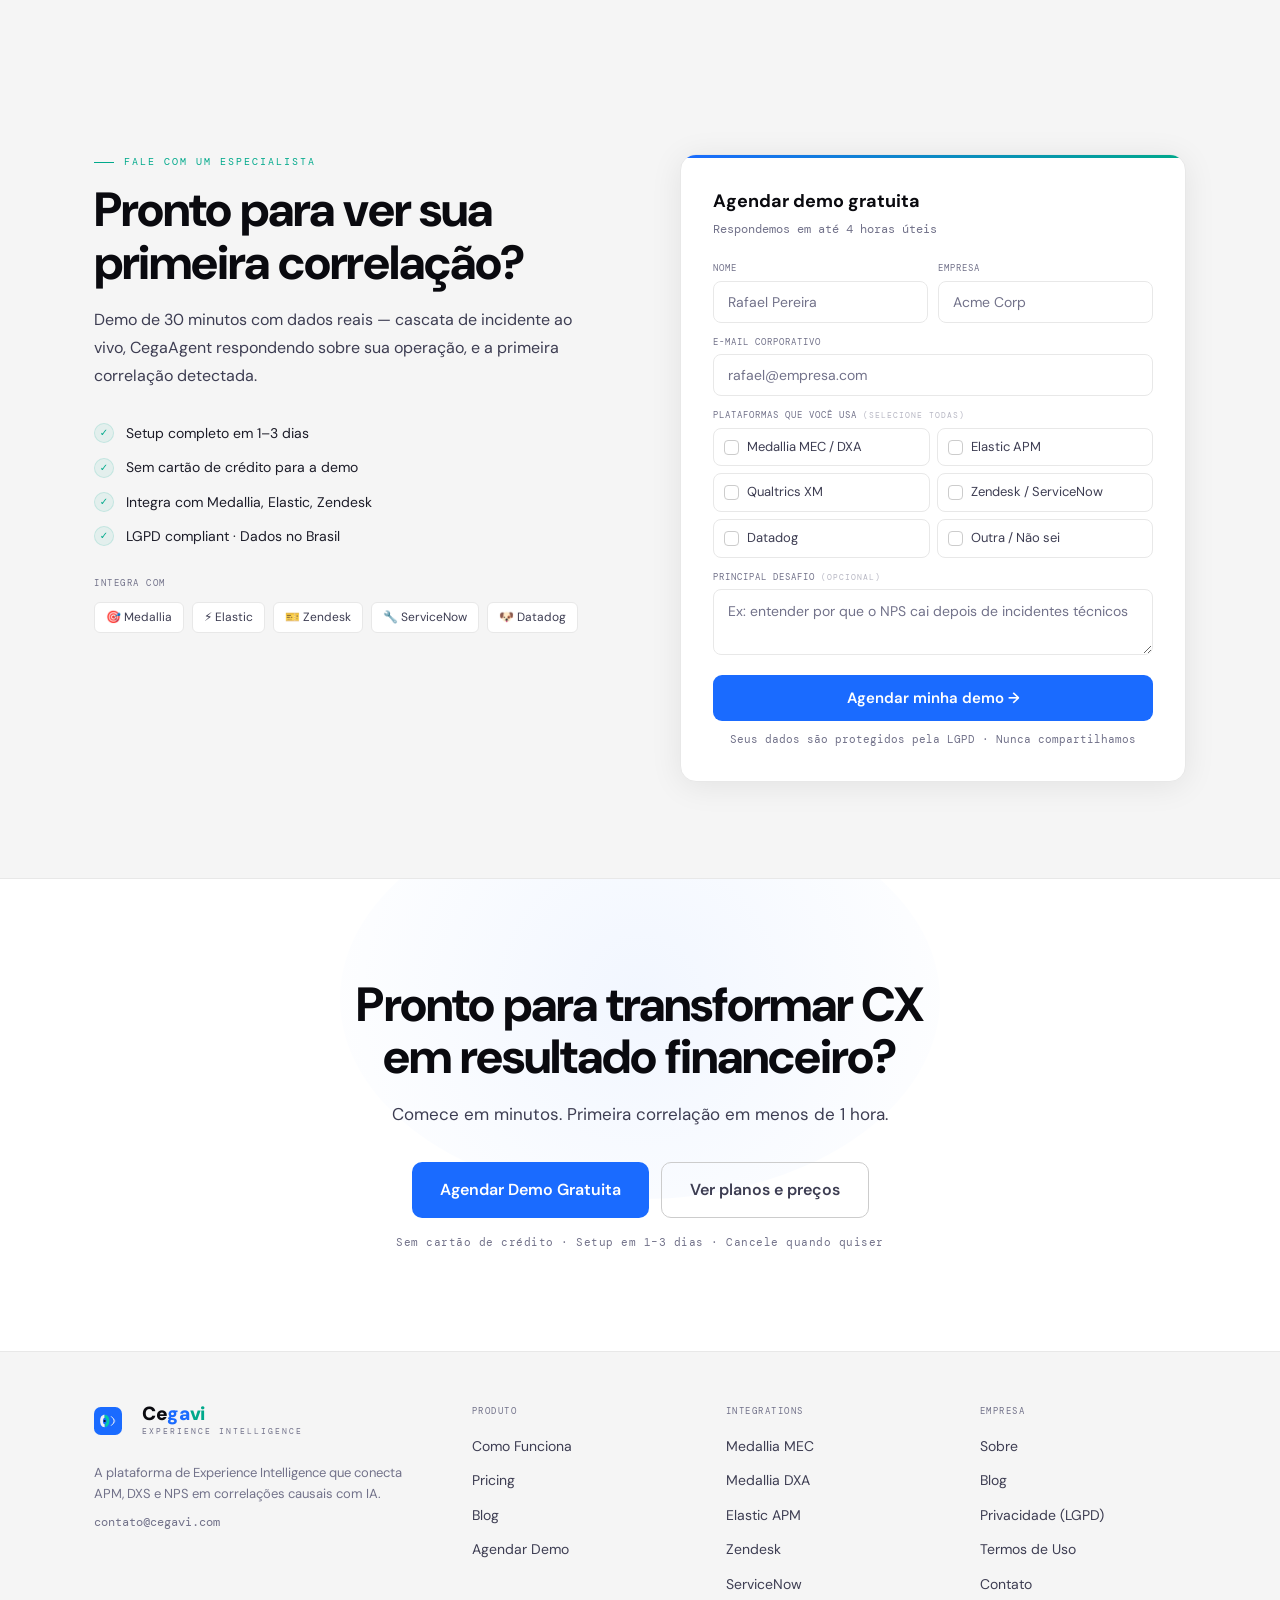
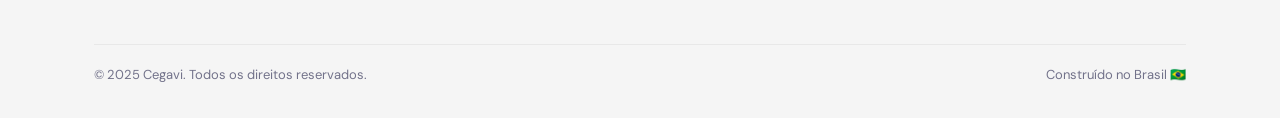
==== commit 26ad56be: "auto: update via Claude Code" ====
--- a/pt/index.html
+++ b/pt/index.html
@@ -326,16 +326,15 @@
             <input class="form-input" id="lf-email" type="email" placeholder="rafael@empresa.com" autocomplete="email">
           </div>
           <div class="form-field">
-            <label class="form-label" for="lf-platform">Plataforma que você usa</label>
-            <select class="form-select" id="lf-platform">
-              <option value="">Selecione…</option>
-              <option>Medallia MEC / DXA</option>
-              <option>Elastic APM</option>
-              <option>Qualtrics XM</option>
-              <option>Zendesk / ServiceNow</option>
-              <option>Datadog</option>
-              <option>Outra / Não sei</option>
-            </select>
+            <label class="form-label">Plataformas que você usa <span style="opacity:.5;font-size:8px">(selecione todas)</span></label>
+            <div class="check-group">
+              <label class="check-item"><input type="checkbox" name="lf-platform" value="Medallia MEC / DXA"><span class="check-box"></span>Medallia MEC / DXA</label>
+              <label class="check-item"><input type="checkbox" name="lf-platform" value="Elastic APM"><span class="check-box"></span>Elastic APM</label>
+              <label class="check-item"><input type="checkbox" name="lf-platform" value="Qualtrics XM"><span class="check-box"></span>Qualtrics XM</label>
+              <label class="check-item"><input type="checkbox" name="lf-platform" value="Zendesk / ServiceNow"><span class="check-box"></span>Zendesk / ServiceNow</label>
+              <label class="check-item"><input type="checkbox" name="lf-platform" value="Datadog"><span class="check-box"></span>Datadog</label>
+              <label class="check-item"><input type="checkbox" name="lf-platform" value="Outra / Não sei"><span class="check-box"></span>Outra / Não sei</label>
+            </div>
           </div>
           <div class="form-field">
             <label class="form-label" for="lf-message">Principal desafio <span style="opacity:.5;font-size:8px">(opcional)</span></label>
--- a/assets/css/main.css
+++ b/assets/css/main.css
@@ -2,8 +2,6 @@
    CEGAVI — Design System
    Shared across all pages (EN + PT)
    ============================================================ */
-
-@import url('https://fonts.googleapis.com/css2?family=Syne:wght@600;700;800&display=swap');
 
 /* ── RESET ── */
 *, *::before, *::after { margin: 0; padding: 0; box-sizing: border-box; }
@@ -32,7 +30,6 @@
   /* Typography */
   --f:  'DM Sans', system-ui, sans-serif;
   --fm: 'DM Mono', 'JetBrains Mono', monospace;
-  --font-display: 'Syne', sans-serif;
 
   /* Spacing scale */
   --s1: 4px;  --s2: 8px;  --s3: 12px; --s4: 16px;
@@ -61,7 +58,7 @@
 
 /* ── TYPOGRAPHY ── */
 h1, h2, h3, h4, h5, h6 {
-  font-family: var(--font-display);
+  font-family: var(--f);
   font-weight: 800;
   line-height: 1.1;
   letter-spacing: -0.02em;
@@ -385,6 +382,48 @@
 .form-textarea { resize: vertical; line-height: 1.5; }
 .form-select { cursor: pointer; }
 
+/* ── CHECKBOX GROUP (platforms) ── */
+.check-group {
+  display: grid;
+  grid-template-columns: 1fr 1fr;
+  gap: 7px;
+  margin-top: 2px;
+}
+.check-item {
+  display: flex;
+  align-items: center;
+  gap: 8px;
+  padding: 8px 10px;
+  border: 1px solid var(--bd);
+  border-radius: 8px;
+  cursor: pointer;
+  transition: border-color .13s, background .13s;
+  font-size: 13px;
+  color: var(--ink3);
+  user-select: none;
+}
+.check-item:hover { border-color: var(--blue); background: var(--blue4); color: var(--ink); }
+.check-item input[type="checkbox"] { display: none; }
+.check-item .check-box {
+  width: 15px; height: 15px;
+  border: 1.5px solid var(--bd2);
+  border-radius: 4px;
+  flex-shrink: 0;
+  display: flex; align-items: center; justify-content: center;
+  transition: all .13s;
+  font-size: 10px; color: #fff;
+}
+.check-item input:checked ~ .check-box {
+  background: var(--blue);
+  border-color: var(--blue);
+}
+.check-item input:checked ~ .check-box::after { content: '✓'; }
+.check-item:has(input:checked) {
+  border-color: var(--blue);
+  background: var(--blue4);
+  color: var(--ink);
+}
+
 /* ── FOOTER ── */
 .footer {
   padding: 52px var(--s6) 32px;
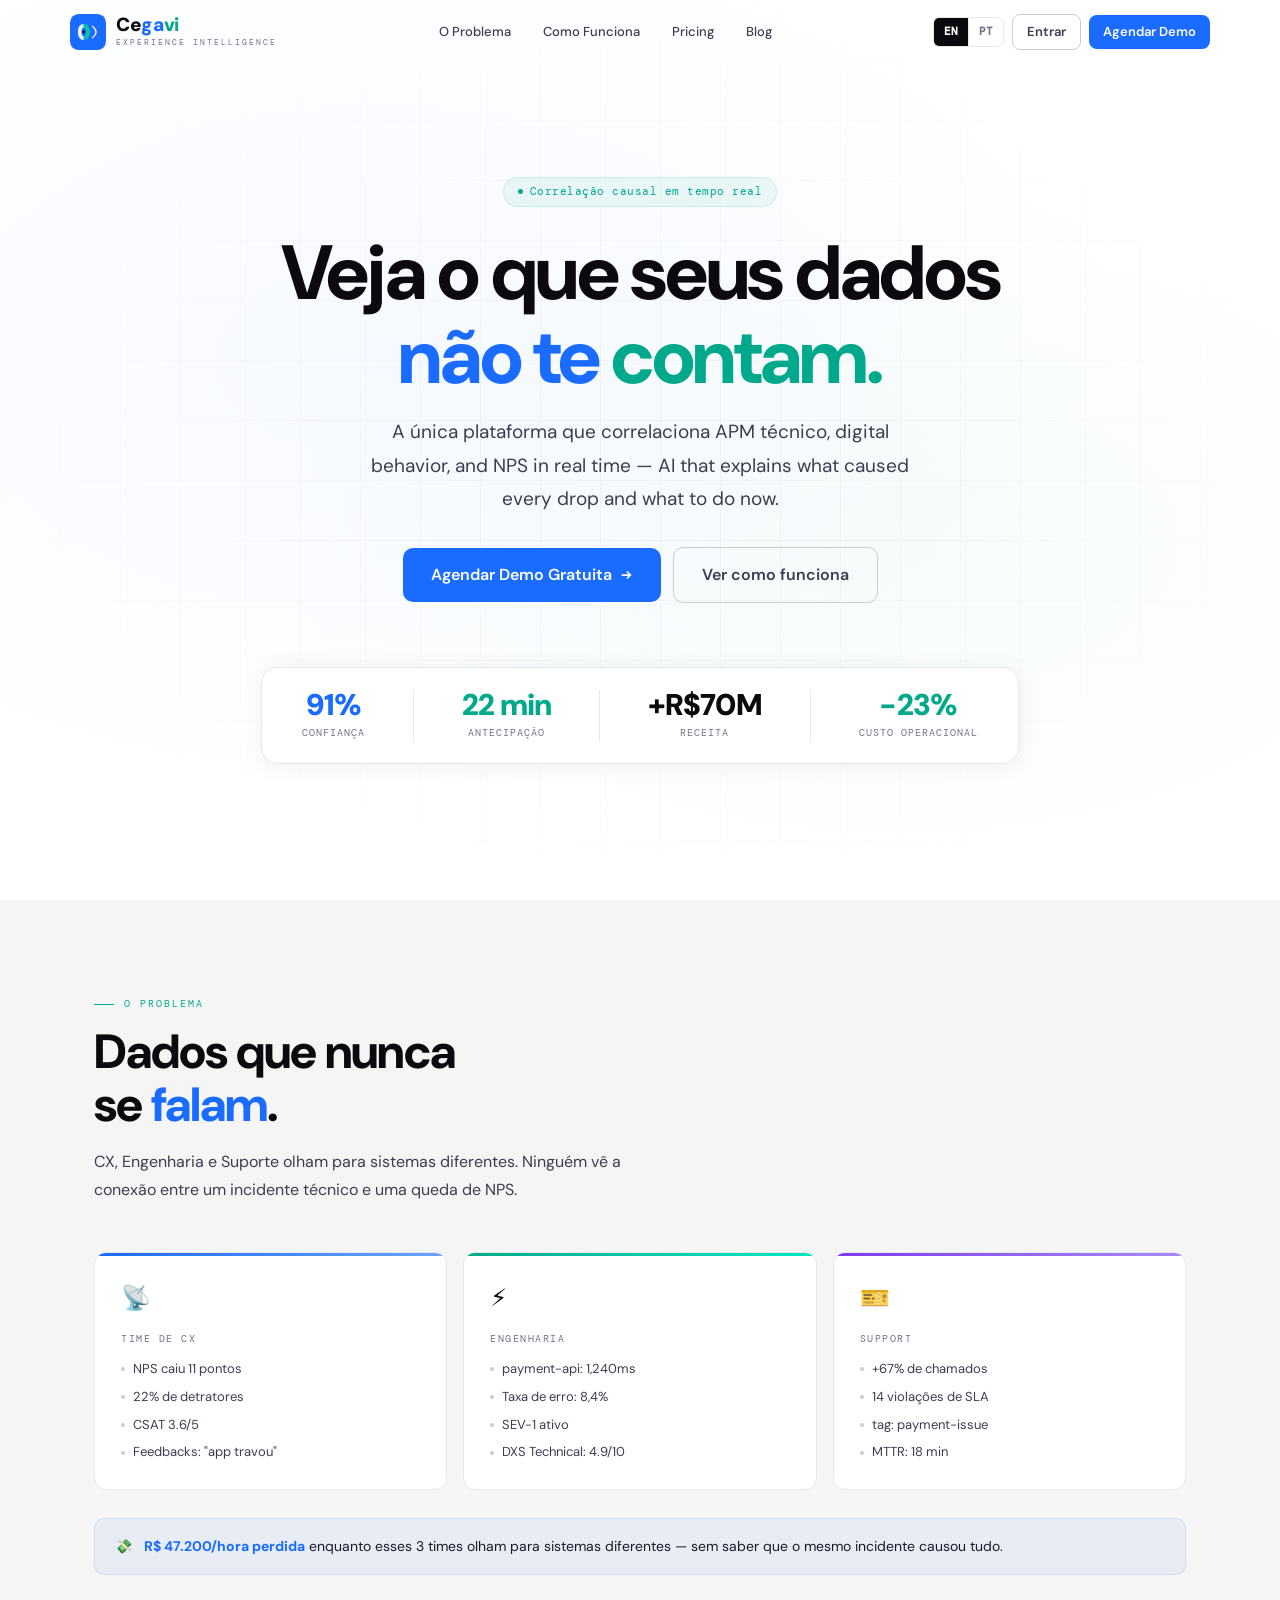
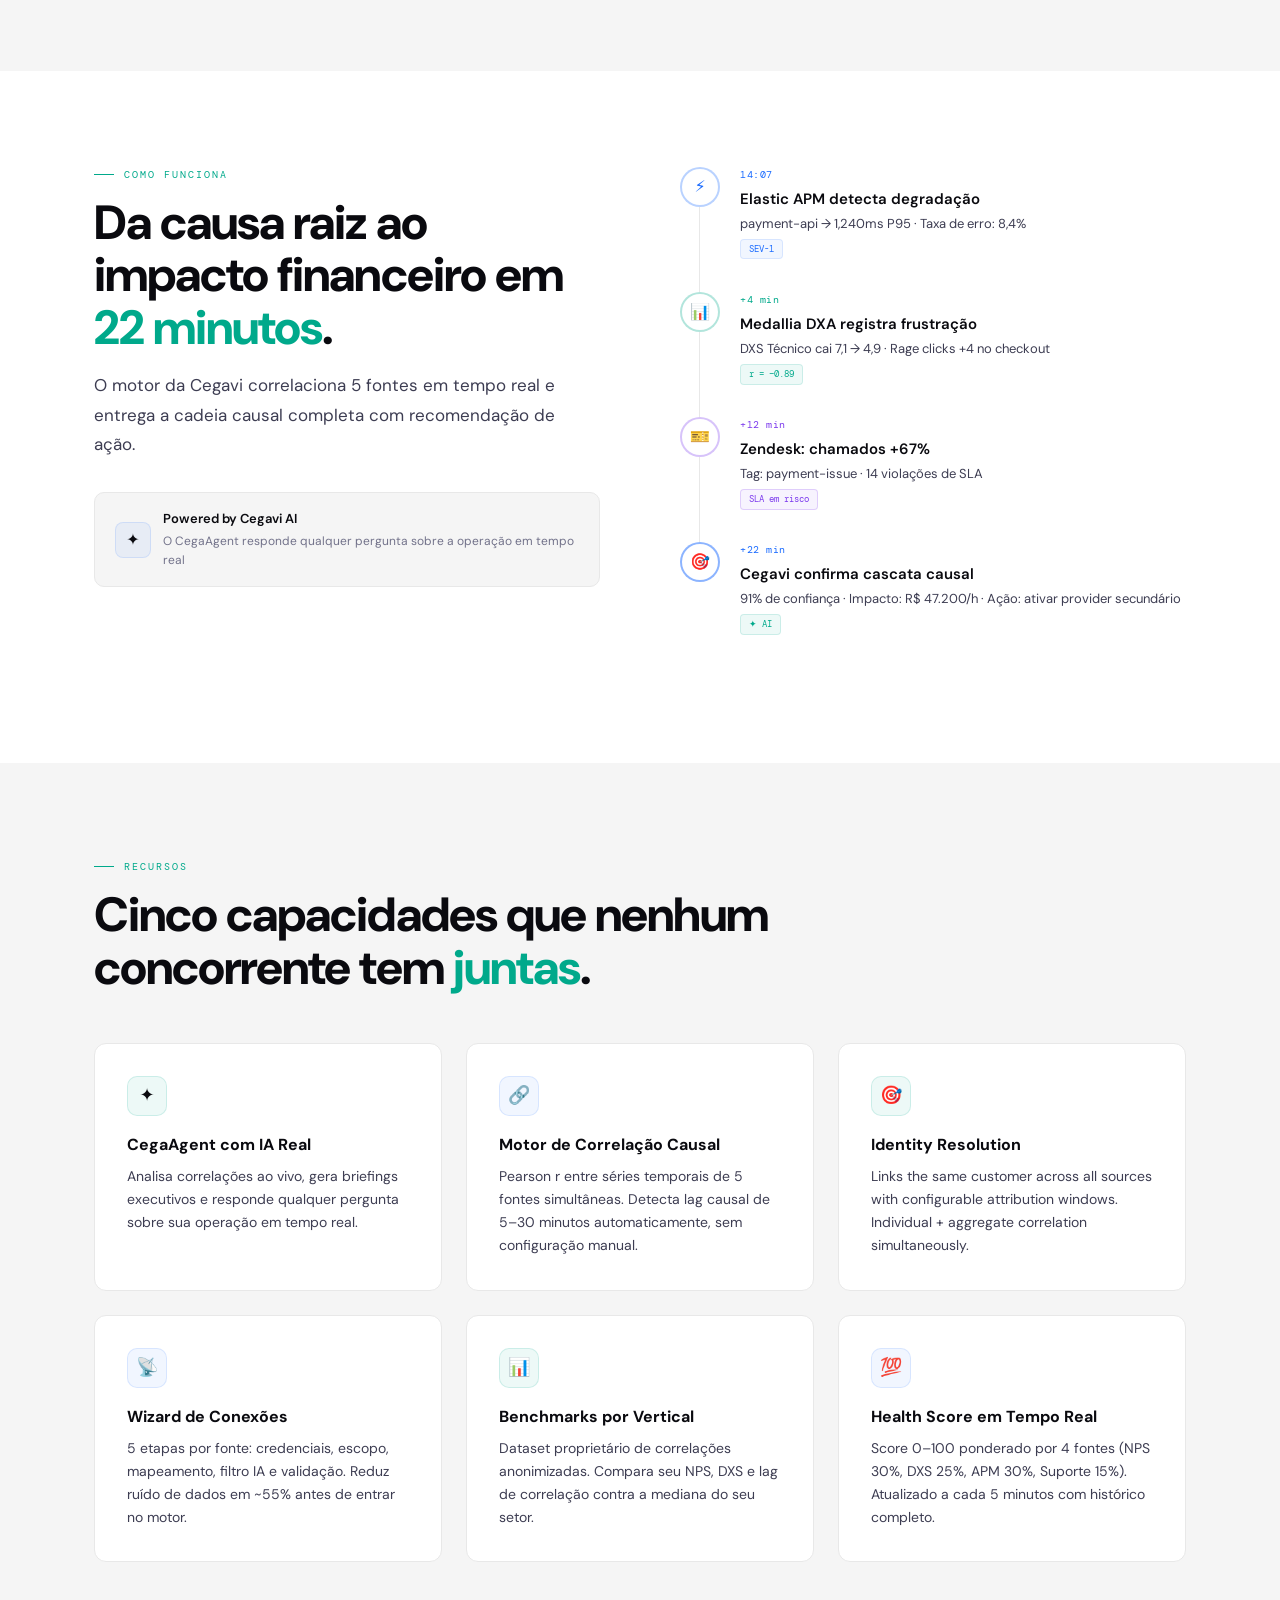
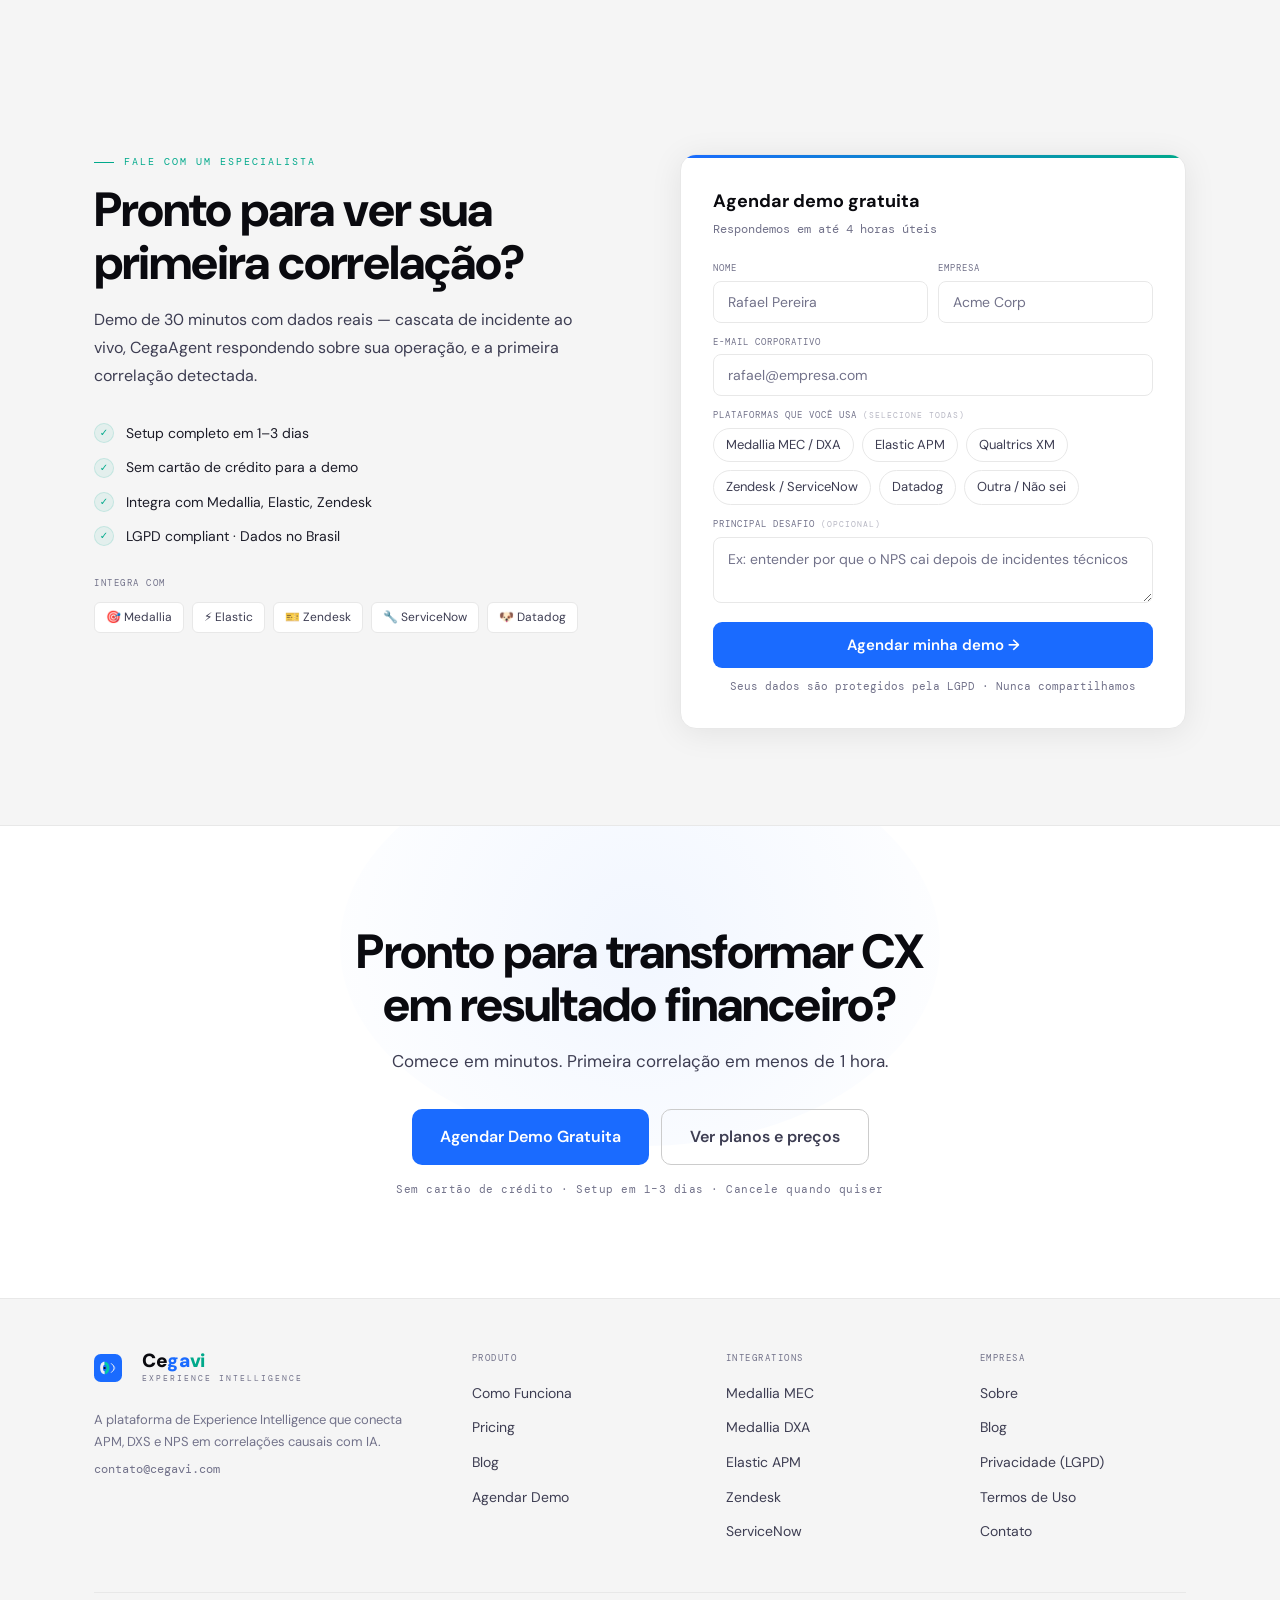
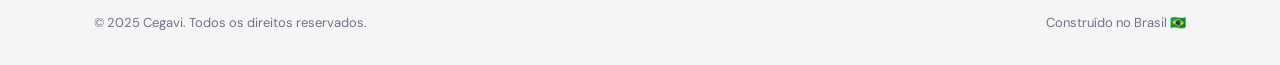
==== commit 2f8f6661: "auto: update via Claude Code" ====
--- a/pt/index.html
+++ b/pt/index.html
@@ -328,12 +328,12 @@
           <div class="form-field">
             <label class="form-label">Plataformas que você usa <span style="opacity:.5;font-size:8px">(selecione todas)</span></label>
             <div class="check-group">
-              <label class="check-item"><input type="checkbox" name="lf-platform" value="Medallia MEC / DXA"><span class="check-box"></span>Medallia MEC / DXA</label>
-              <label class="check-item"><input type="checkbox" name="lf-platform" value="Elastic APM"><span class="check-box"></span>Elastic APM</label>
-              <label class="check-item"><input type="checkbox" name="lf-platform" value="Qualtrics XM"><span class="check-box"></span>Qualtrics XM</label>
-              <label class="check-item"><input type="checkbox" name="lf-platform" value="Zendesk / ServiceNow"><span class="check-box"></span>Zendesk / ServiceNow</label>
-              <label class="check-item"><input type="checkbox" name="lf-platform" value="Datadog"><span class="check-box"></span>Datadog</label>
-              <label class="check-item"><input type="checkbox" name="lf-platform" value="Outra / Não sei"><span class="check-box"></span>Outra / Não sei</label>
+              <label class="check-item"><input type="checkbox" name="lf-platform" value="Medallia MEC / DXA">Medallia MEC / DXA</label>
+              <label class="check-item"><input type="checkbox" name="lf-platform" value="Elastic APM">Elastic APM</label>
+              <label class="check-item"><input type="checkbox" name="lf-platform" value="Qualtrics XM">Qualtrics XM</label>
+              <label class="check-item"><input type="checkbox" name="lf-platform" value="Zendesk / ServiceNow">Zendesk / ServiceNow</label>
+              <label class="check-item"><input type="checkbox" name="lf-platform" value="Datadog">Datadog</label>
+              <label class="check-item"><input type="checkbox" name="lf-platform" value="Outra / Não sei">Outra / Não sei</label>
             </div>
           </div>
           <div class="form-field">
--- a/assets/css/main.css
+++ b/assets/css/main.css
@@ -384,44 +384,35 @@
 
 /* ── CHECKBOX GROUP (platforms) ── */
 .check-group {
-  display: grid;
-  grid-template-columns: 1fr 1fr;
-  gap: 7px;
-  margin-top: 2px;
+  display: flex;
+  flex-wrap: wrap;
+  gap: 8px;
+  margin-top: 4px;
 }
 .check-item {
-  display: flex;
-  align-items: center;
-  gap: 8px;
-  padding: 8px 10px;
-  border: 1px solid var(--bd);
-  border-radius: 8px;
+  display: inline-flex;
+  align-items: center;
+  gap: 6px;
+  padding: 6px 12px;
+  border: 1.5px solid var(--bd);
+  border-radius: 20px;
   cursor: pointer;
-  transition: border-color .13s, background .13s;
+  transition: border-color .13s, background .13s, color .13s;
   font-size: 13px;
   color: var(--ink3);
+  background: var(--white);
   user-select: none;
-}
-.check-item:hover { border-color: var(--blue); background: var(--blue4); color: var(--ink); }
+  white-space: nowrap;
+}
+.check-item:hover {
+  border-color: var(--blue);
+  color: var(--blue);
+}
 .check-item input[type="checkbox"] { display: none; }
-.check-item .check-box {
-  width: 15px; height: 15px;
-  border: 1.5px solid var(--bd2);
-  border-radius: 4px;
-  flex-shrink: 0;
-  display: flex; align-items: center; justify-content: center;
-  transition: all .13s;
-  font-size: 10px; color: #fff;
-}
-.check-item input:checked ~ .check-box {
-  background: var(--blue);
-  border-color: var(--blue);
-}
-.check-item input:checked ~ .check-box::after { content: '✓'; }
 .check-item:has(input:checked) {
   border-color: var(--blue);
-  background: var(--blue4);
-  color: var(--ink);
+  background: var(--blue);
+  color: #fff;
 }
 
 /* ── FOOTER ── */
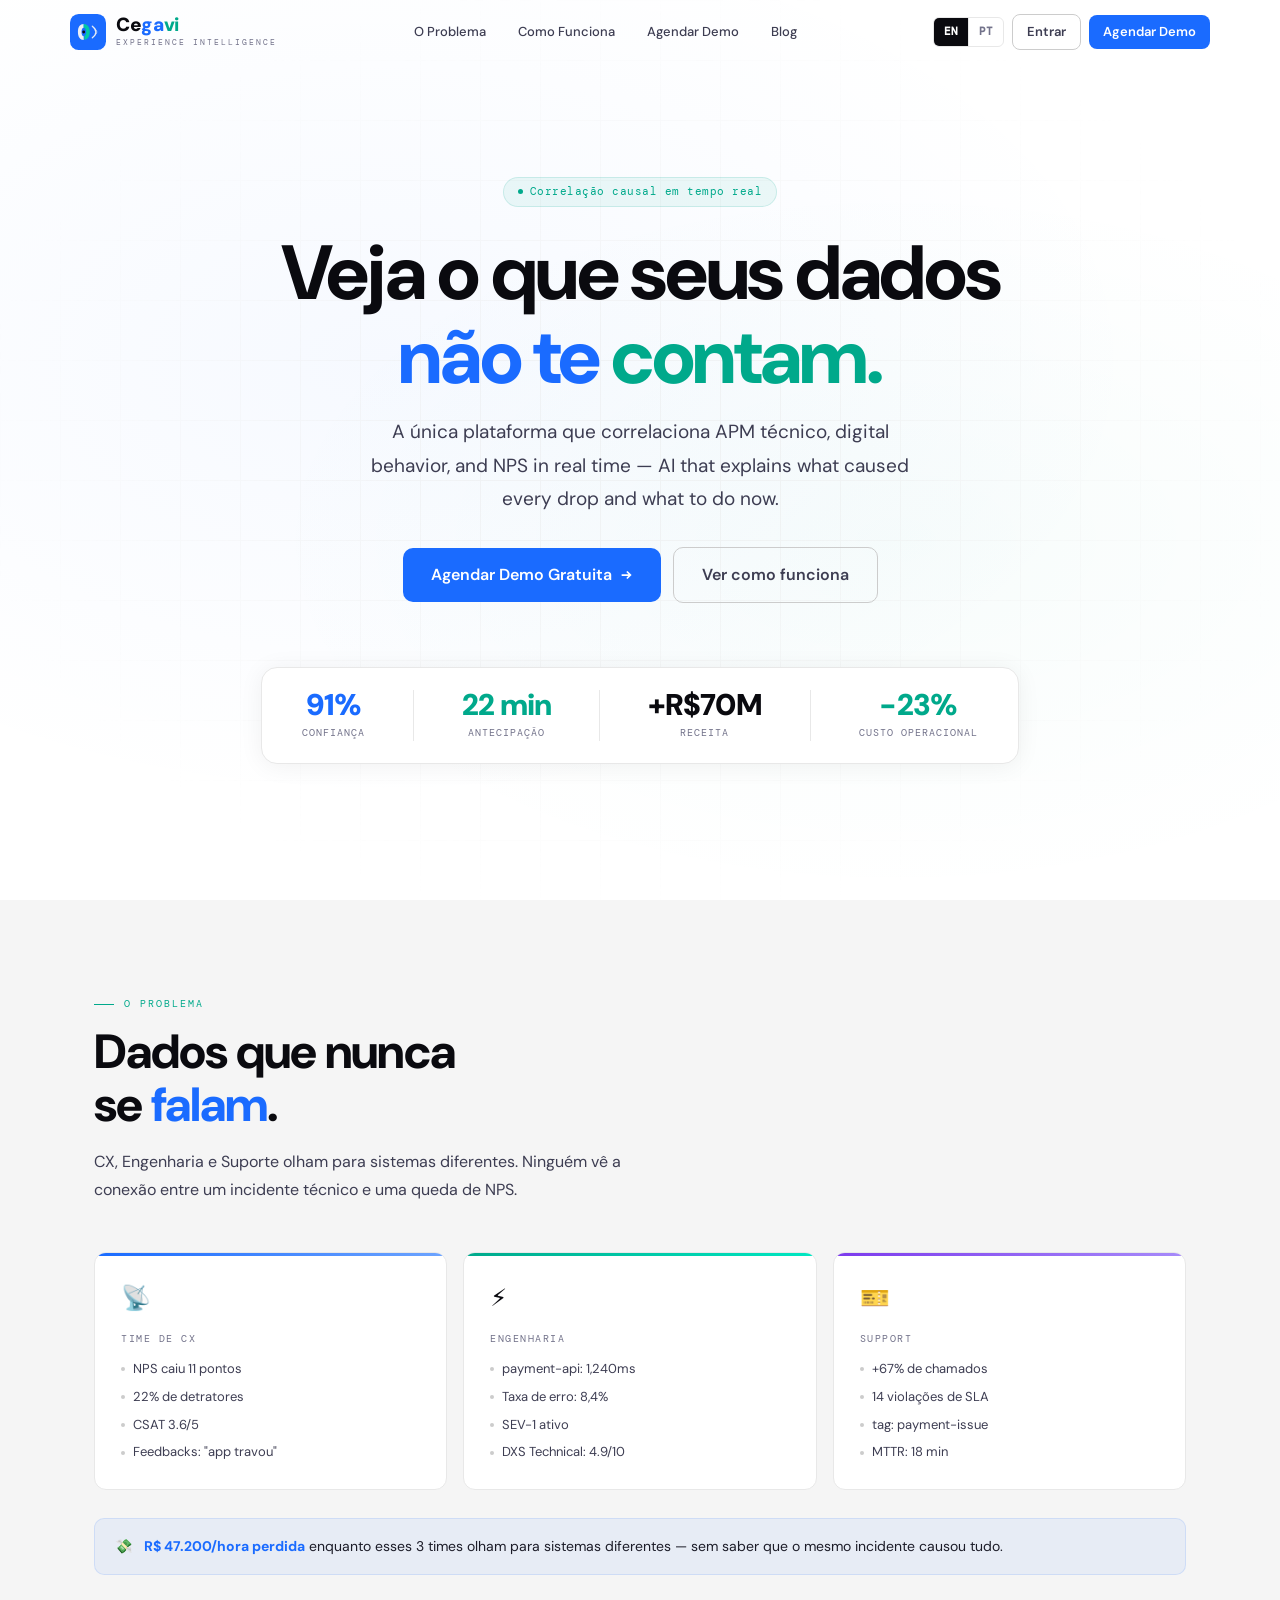
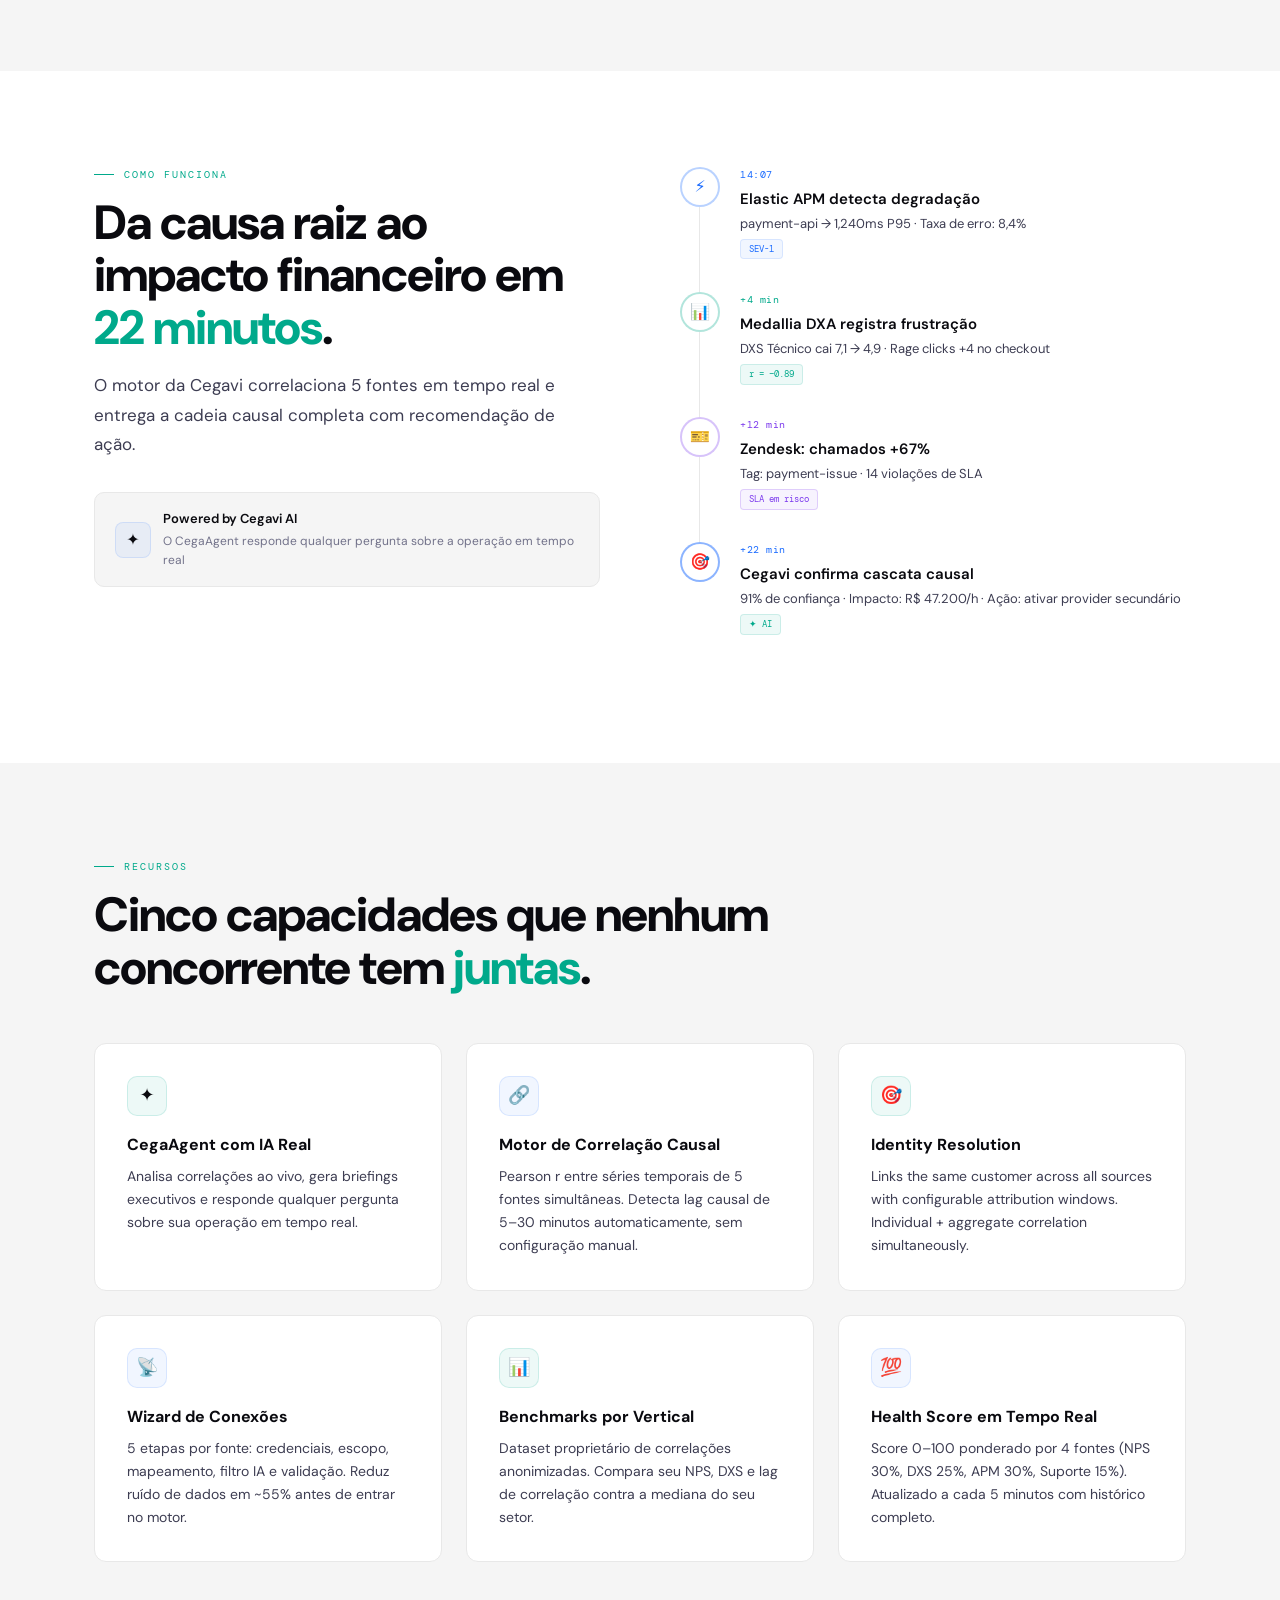
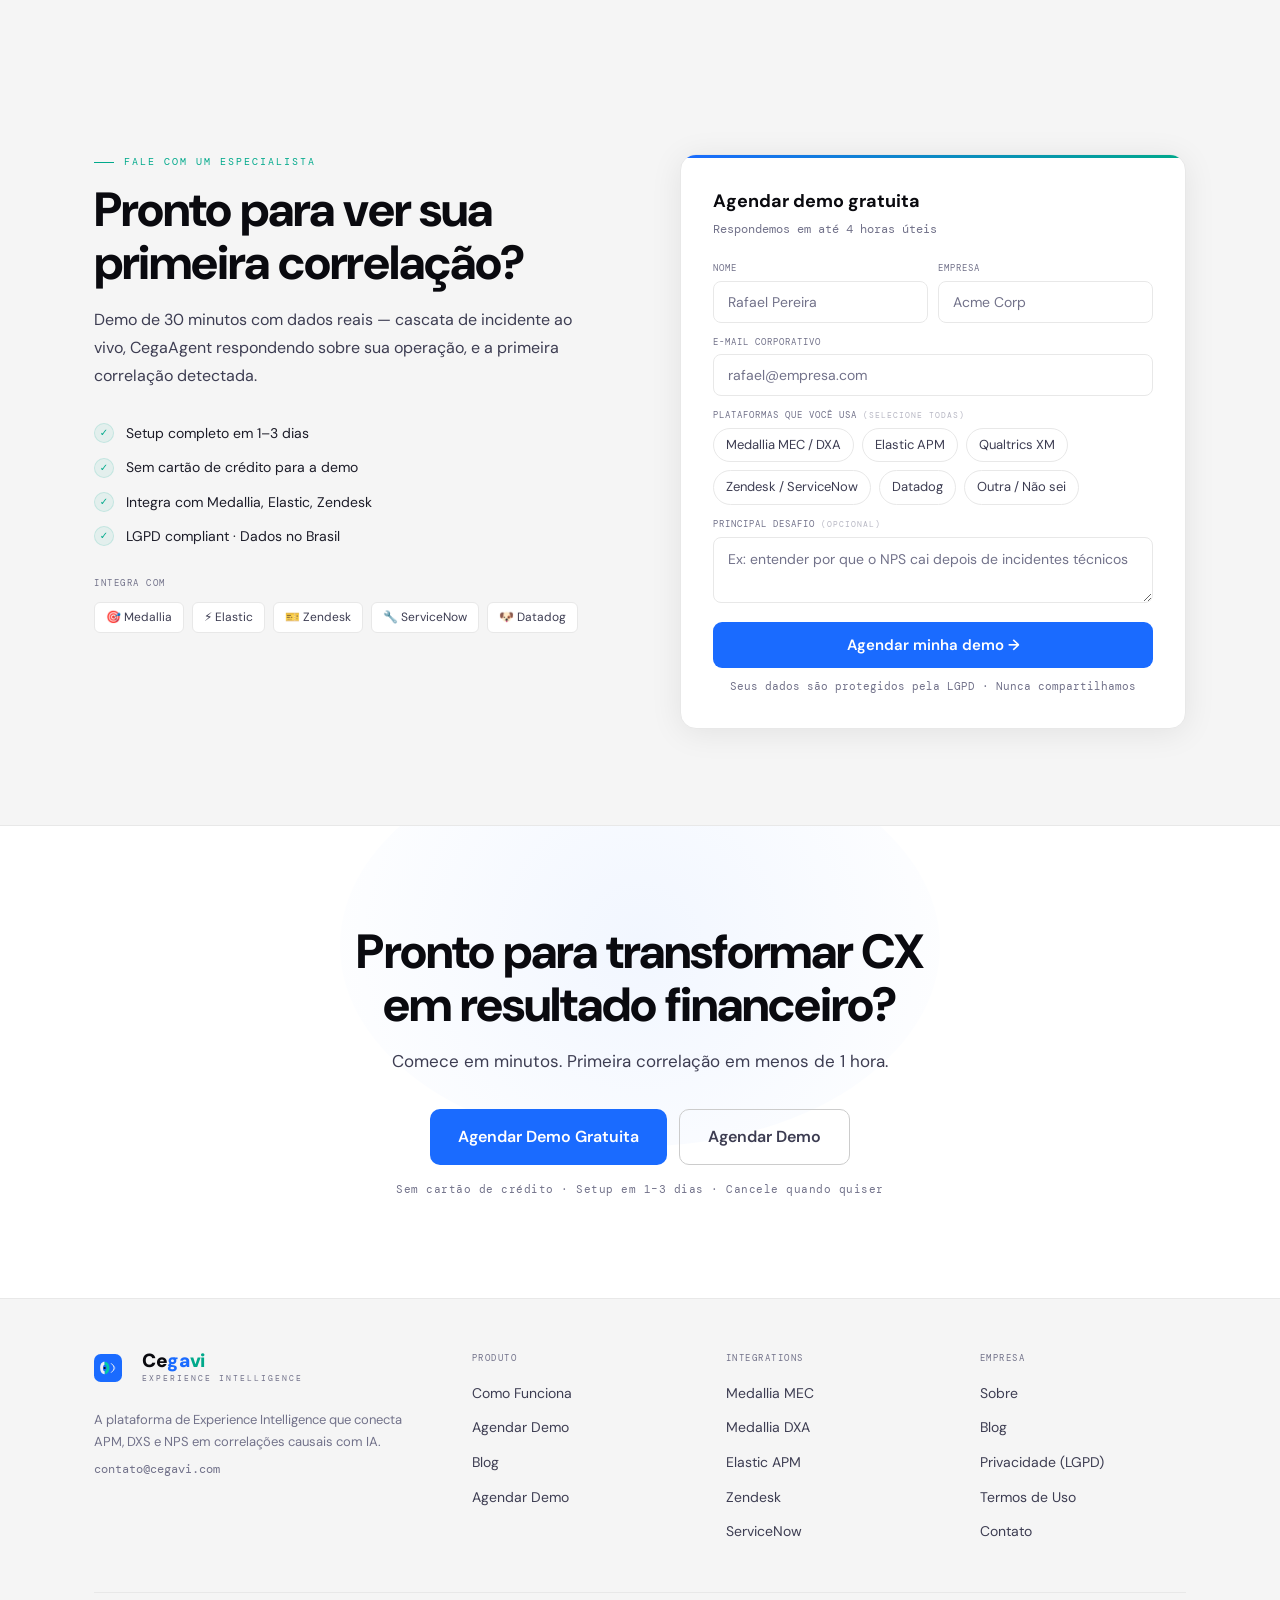
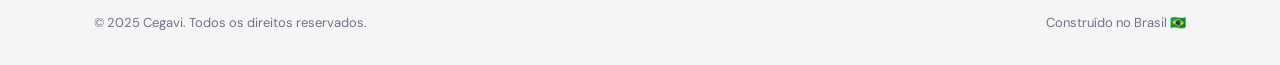
==== commit 40e5d752: "auto: update via Claude Code" ====
--- a/pt/index.html
+++ b/pt/index.html
@@ -114,7 +114,7 @@
     <nav class="nav-links">
       <a href="#problema">O Problema</a>
       <a href="#como-funciona">Como Funciona</a>
-      <a href="/pt/precos.html">Pricing</a>
+      <a href="/pt/#demo">Agendar Demo</a>
       <a href="/pt/blog/">Blog</a>
     </nav>
     <div class="nav-right">
@@ -362,7 +362,7 @@
     <p class="mb-6" style="font-size:17px">Comece em minutos. Primeira correlação em menos de 1 hora.</p>
     <div style="display:flex;justify-content:center;gap:12px;flex-wrap:wrap;margin-bottom:16px">
       <a class="btn btn-primary btn-lg" href="#demo">Agendar Demo Gratuita</a>
-      <a class="btn btn-ghost btn-lg" href="/pt/precos.html">Ver planos e preços</a>
+      <a class="btn btn-ghost btn-lg" href="/pt/#demo">Agendar Demo</a>
     </div>
     <div style="font-family:var(--fm);font-size:11px;color:var(--ink4);letter-spacing:.5px">Sem cartão de crédito · Setup em 1–3 dias · Cancele quando quiser</div>
   </div>
@@ -384,7 +384,7 @@
         <div class="footer-col-title">Produto</div>
         <ul class="footer-links">
           <li><a href="#como-funciona">Como Funciona</a></li>
-          <li><a href="/pt/precos.html">Pricing</a></li>
+          <li><a href="/pt/#demo">Agendar Demo</a></li>
           <li><a href="/pt/blog/">Blog</a></li>
           <li><a href="#demo">Agendar Demo</a></li>
         </ul>
--- a/assets/css/main.css
+++ b/assets/css/main.css
@@ -553,15 +553,73 @@
 .mb-6 { margin-bottom: var(--s6); }
 .mb-8 { margin-bottom: var(--s8); }
 
+/* ── HAMBURGER ── */
+.nav-toggle {
+  display: none;
+  flex-direction: column;
+  justify-content: center;
+  gap: 5px;
+  width: 36px; height: 36px;
+  background: none; border: none;
+  cursor: pointer; padding: 4px;
+  border-radius: 8px;
+  transition: background .13s;
+}
+.nav-toggle:hover { background: var(--gray1); }
+.nav-toggle span {
+  display: block; height: 2px; width: 22px;
+  background: var(--ink); border-radius: 2px;
+  transition: all .22s;
+}
+/* Animated to X when open */
+.nav-toggle.open span:nth-child(1) { transform: translateY(7px) rotate(45deg); }
+.nav-toggle.open span:nth-child(2) { opacity: 0; transform: scaleX(0); }
+.nav-toggle.open span:nth-child(3) { transform: translateY(-7px) rotate(-45deg); }
+
+/* ── MOBILE NAV OVERLAY ── */
+.mobile-nav {
+  display: none;
+  position: fixed;
+  top: 64px; left: 0; right: 0;
+  background: rgba(255,255,255,.98);
+  backdrop-filter: blur(16px);
+  border-bottom: 1px solid var(--bd);
+  box-shadow: 0 8px 32px rgba(10,10,15,.08);
+  z-index: 99;
+  padding: var(--s5) var(--s6);
+  flex-direction: column;
+  gap: var(--s3);
+}
+.mobile-nav.open { display: flex; }
+.mobile-nav a {
+  font-size: 16px; font-weight: 500;
+  color: var(--ink3); text-decoration: none;
+  padding: 12px 0;
+  border-bottom: 1px solid var(--bd);
+  transition: color .13s;
+}
+.mobile-nav a:last-child { border-bottom: none; }
+.mobile-nav a:hover, .mobile-nav a.active { color: var(--blue); }
+.mobile-nav .mobile-nav-cta {
+  margin-top: var(--s3);
+  display: flex; gap: var(--s2);
+}
+
 /* ── RESPONSIVE ── */
 @media (max-width: 960px) {
   .nav-links { display: none; }
+  .nav-toggle { display: flex; }
+  .nav-right .btn-ghost { display: none; }
   .footer-grid { grid-template-columns: 1fr 1fr; gap: var(--s6); }
   .blog-grid { grid-template-columns: 1fr 1fr; }
 }
 @media (max-width: 640px) {
   :root { --s9: 64px; }
   .grid-2, .grid-3, .footer-grid, .blog-grid { grid-template-columns: 1fr; }
-  .hero-kpis { gap: var(--s5); padding: 20px 24px; }
+  .hero-kpis { gap: var(--s5); padding: 20px 24px; flex-wrap: wrap; }
   .btn-lg { padding: 12px 22px; font-size: 15px; }
-}
+  .hero-kpis .kpi-sep { display: none; }
+  .container { padding: 0 var(--s4); }
+  .section { padding: var(--s8) var(--s4); }
+  h1 { font-size: clamp(32px, 8vw, 56px); }
+}
